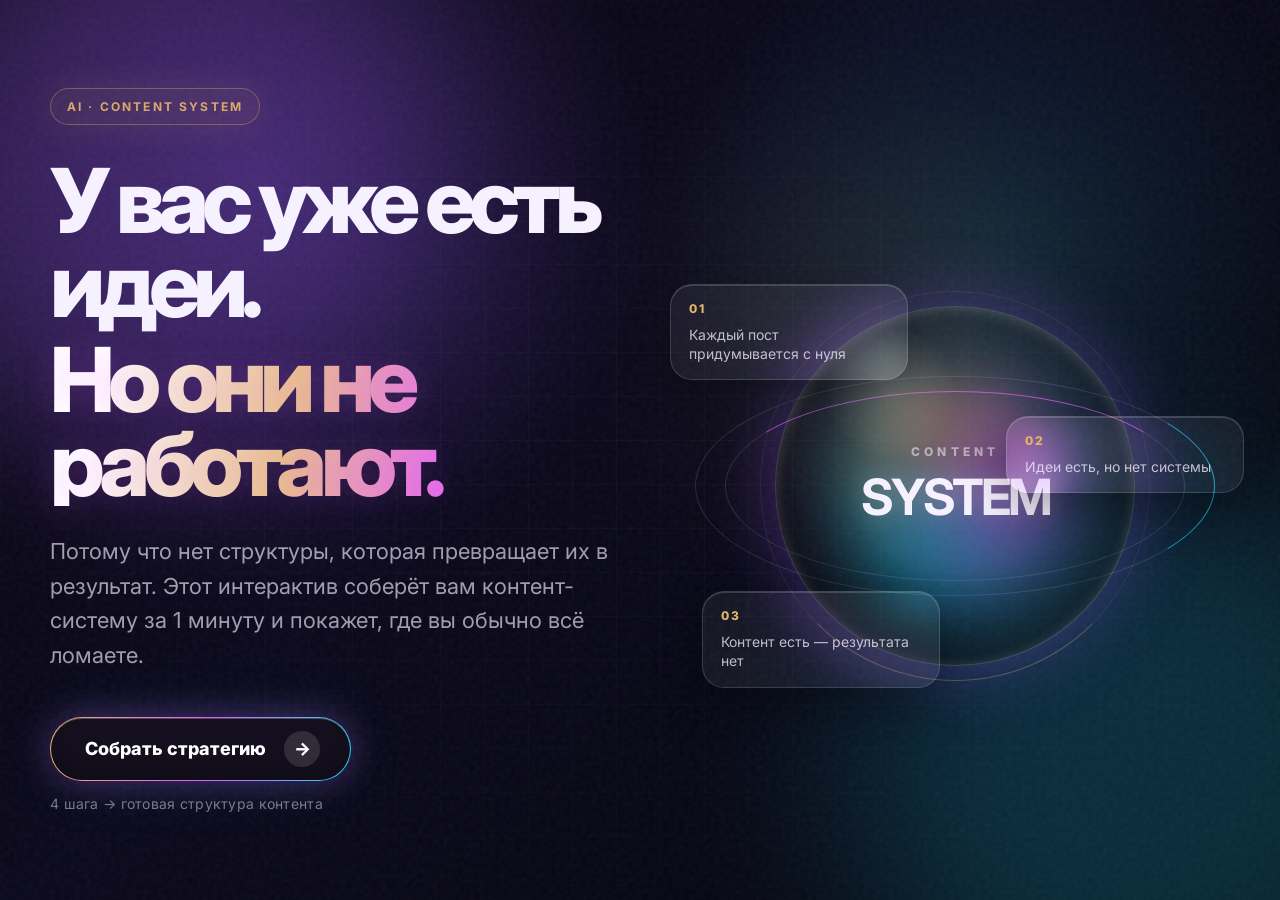
==== index.html @ a354de7b "Add files via upload" ====
<!DOCTYPE html>
<html lang="ru">
<head>
  <meta charset="UTF-8" />
  <meta name="viewport" content="width=device-width, initial-scale=1.0" />
  <title>Интерактив — первый экран</title>
  <link rel="stylesheet" href="styles.css" />
</head>
<body>
  <main class="hero">
    <div class="hero__bg">
      <div class="glow glow--violet"></div>
      <div class="glow glow--blue"></div>
      <div class="glow glow--gold"></div>
      <div class="grid-pattern"></div>
      <div class="noise"></div>
    </div>

    <section class="hero__content">
      <div class="hero__badge">AI · CONTENT SYSTEM</div>

      <div class="hero__layout">
        <div class="hero__text">
          <h1>
            У вас уже есть идеи.
            <span>Но они не работают.</span>
          </h1>

          <p class="hero__subtitle">
            Потому что нет структуры, которая превращает их в результат.
            Этот интерактив соберёт вам контент-систему за 1 минуту
            и покажет, где вы обычно всё ломаете.
          </p>

          <div class="hero__actions">
            <a class="hero__button" href="#quiz">
              <span>Собрать стратегию</span>
              <span class="button-arrow">→</span>
            </a>
            <p class="hero__note">4 шага → готовая структура контента</p>
          </div>
        </div>

        <div class="hero__visual" aria-hidden="true">
          <div class="orbit orbit--one"></div>
          <div class="orbit orbit--two"></div>
          <div class="orbit orbit--three"></div>

          <div class="system-core">
            <div class="core-light"></div>
            <div class="core-text">
              <span>CONTENT</span>
              <strong>SYSTEM</strong>
            </div>
          </div>

          <div class="float-card float-card--one">
            <span>01</span>
            Каждый пост придумывается с нуля
          </div>

          <div class="float-card float-card--two">
            <span>02</span>
            Идеи есть, но нет системы
          </div>

          <div class="float-card float-card--three">
            <span>03</span>
            Контент есть — результата нет
          </div>
        </div>
      </div>
    </section>
  </main>
</body>
</html>
---- styles.css ----
@import url('https://fonts.googleapis.com/css2?family=Inter:wght@400;500;600;700;800&display=swap');

:root {
  --bg: #03040a;
  --text: #f6f1ff;
  --muted: rgba(246, 241, 255, 0.64);
  --soft: rgba(246, 241, 255, 0.12);
  --violet: #9b5cff;
  --pink: #e35bff;
  --blue: #20d6ff;
  --gold: #e4b46a;
}

* {
  box-sizing: border-box;
}

html {
  scroll-behavior: smooth;
}

body {
  margin: 0;
  min-height: 100vh;
  font-family: Inter, system-ui, -apple-system, BlinkMacSystemFont, "Segoe UI", sans-serif;
  color: var(--text);
  background: var(--bg);
}

.hero {
  position: relative;
  min-height: 100vh;
  overflow: hidden;
  display: flex;
  align-items: center;
  padding: 56px 24px;
  isolation: isolate;
}

.hero__bg,
.glow,
.grid-pattern,
.noise {
  position: absolute;
  inset: 0;
  pointer-events: none;
}

.hero__bg {
  z-index: -1;
  background:
    radial-gradient(circle at 20% 20%, rgba(155, 92, 255, 0.22), transparent 32%),
    radial-gradient(circle at 78% 28%, rgba(32, 214, 255, 0.13), transparent 28%),
    linear-gradient(135deg, #05020b 0%, #09071b 42%, #02040a 100%);
}

.glow {
  width: 46vw;
  height: 46vw;
  border-radius: 999px;
  filter: blur(90px);
  opacity: 0.44;
  animation: drift 14s ease-in-out infinite alternate;
}

.glow--violet {
  top: -14%;
  left: -10%;
  background: rgba(155, 92, 255, 0.58);
}

.glow--blue {
  inset: auto -12% -18% auto;
  background: rgba(32, 214, 255, 0.42);
  animation-duration: 18s;
}

.glow--gold {
  inset: 18% 18% auto auto;
  width: 26vw;
  height: 26vw;
  background: rgba(228, 180, 106, 0.22);
  animation-duration: 20s;
}

.grid-pattern {
  background-image:
    linear-gradient(rgba(255,255,255,0.045) 1px, transparent 1px),
    linear-gradient(90deg, rgba(255,255,255,0.045) 1px, transparent 1px);
  background-size: 44px 44px;
  mask-image: radial-gradient(ellipse 70% 65% at 50% 50%, #000 16%, transparent 100%);
  opacity: 0.62;
}

.noise {
  opacity: 0.08;
  background-image: url("data:image/svg+xml,%3Csvg viewBox='0 0 220 220' xmlns='http://www.w3.org/2000/svg'%3E%3Cfilter id='n'%3E%3CfeTurbulence type='fractalNoise' baseFrequency='0.8' numOctaves='3' stitchTiles='stitch'/%3E%3C/filter%3E%3Crect width='220' height='220' filter='url(%23n)' opacity='0.7'/%3E%3C/svg%3E");
}

.hero__content {
  width: min(1180px, 100%);
  margin: 0 auto;
}

.hero__badge {
  width: fit-content;
  margin-bottom: 34px;
  padding: 10px 16px;
  border: 1px solid rgba(228, 180, 106, 0.34);
  border-radius: 999px;
  color: rgba(228, 180, 106, 0.92);
  background: rgba(228, 180, 106, 0.07);
  letter-spacing: 0.18em;
  font-size: 12px;
  font-weight: 700;
  box-shadow: 0 0 36px rgba(228, 180, 106, 0.12);
  animation: appear 0.8s ease both;
}

.hero__layout {
  display: grid;
  grid-template-columns: minmax(0, 1.02fr) minmax(430px, 0.98fr);
  gap: 58px;
  align-items: center;
}

.hero__text h1 {
  margin: 0;
  font-size: clamp(46px, 7vw, 92px);
  line-height: 0.94;
  letter-spacing: -0.075em;
  font-weight: 800;
  max-width: 760px;
  animation: appear 0.8s ease 0.1s both;
}

.hero__text h1 span {
  display: block;
  margin-top: 10px;
  background: linear-gradient(100deg, #ffffff 10%, #e9c38a 42%, #e35bff 76%, #20d6ff 100%);
  -webkit-background-clip: text;
  background-clip: text;
  color: transparent;
  text-shadow: 0 0 32px rgba(227, 91, 255, 0.16);
}

.hero__subtitle {
  margin: 28px 0 0;
  max-width: 650px;
  color: var(--muted);
  font-size: clamp(17px, 2vw, 22px);
  line-height: 1.58;
  animation: appear 0.8s ease 0.25s both;
}

.hero__actions {
  margin-top: 44px;
  animation: appear 0.8s ease 0.45s both;
}

.hero__button {
  position: relative;
  display: inline-flex;
  align-items: center;
  gap: 18px;
  min-height: 64px;
  padding: 0 30px 0 34px;
  border-radius: 999px;
  text-decoration: none;
  color: #fff;
  font-size: 18px;
  font-weight: 800;
  background:
    linear-gradient(#15101f, #15101f) padding-box,
    linear-gradient(100deg, var(--gold), var(--pink), var(--blue)) border-box;
  border: 1px solid transparent;
  box-shadow:
    inset 0 1px 0 rgba(255,255,255,0.25),
    inset 0 -12px 28px rgba(0,0,0,0.28),
    0 0 34px rgba(227,91,255,0.26),
    0 0 60px rgba(32,214,255,0.13);
  overflow: hidden;
  transition: transform 0.25s ease, box-shadow 0.25s ease;
}

.hero__button::before {
  content: "";
  position: absolute;
  inset: -80%;
  background: linear-gradient(110deg, transparent 35%, rgba(255,255,255,0.34), transparent 65%);
  transform: translateX(-45%);
  animation: shine 3.6s ease-in-out infinite;
}

.hero__button span {
  position: relative;
  z-index: 1;
}

.hero__button:hover {
  transform: translateY(-3px) scale(1.02);
  box-shadow:
    inset 0 1px 0 rgba(255,255,255,0.32),
    inset 0 -12px 28px rgba(0,0,0,0.28),
    0 0 44px rgba(227,91,255,0.38),
    0 0 84px rgba(32,214,255,0.2);
}

.button-arrow {
  display: grid;
  place-items: center;
  width: 36px;
  height: 36px;
  border-radius: 999px;
  background: rgba(255,255,255,0.12);
}

.hero__note {
  margin: 14px 0 0;
  color: rgba(246, 241, 255, 0.48);
  font-size: 14px;
  letter-spacing: 0.02em;
}

.hero__visual {
  position: relative;
  min-height: 560px;
  display: grid;
  place-items: center;
  perspective: 1000px;
  animation: appear 0.9s ease 0.3s both;
}

.system-core {
  position: relative;
  width: min(360px, 72vw);
  aspect-ratio: 1;
  border-radius: 50%;
  display: grid;
  place-items: center;
  background:
    radial-gradient(circle at 32% 24%, rgba(255,255,255,0.24), transparent 18%),
    radial-gradient(circle at 50% 50%, rgba(227,91,255,0.22), rgba(32,214,255,0.08) 42%, rgba(255,255,255,0.035) 68%);
  border: 1px solid rgba(255,255,255,0.16);
  box-shadow:
    inset 0 2px 14px rgba(255,255,255,0.18),
    inset 0 -32px 54px rgba(0,0,0,0.32),
    0 0 70px rgba(155,92,255,0.35);
  animation: float 7s ease-in-out infinite;
}

.core-light {
  position: absolute;
  inset: 18%;
  border-radius: inherit;
  background: conic-gradient(from 90deg, var(--pink), var(--blue), var(--gold), var(--pink));
  filter: blur(30px);
  opacity: 0.42;
  animation: spin 12s linear infinite;
}

.core-text {
  position: relative;
  display: grid;
  gap: 8px;
  text-align: center;
}

.core-text span {
  color: rgba(246,241,255,0.55);
  font-size: 12px;
  letter-spacing: 0.34em;
  font-weight: 800;
}

.core-text strong {
  font-size: clamp(30px, 4vw, 50px);
  letter-spacing: -0.06em;
  text-shadow: 0 0 24px rgba(255,255,255,0.22);
}

.orbit {
  position: absolute;
  border-radius: 50%;
  border: 1px solid rgba(255,255,255,0.13);
  transform-style: preserve-3d;
}

.orbit--one {
  width: 460px;
  height: 190px;
  border-top-color: rgba(227,91,255,0.7);
  filter: drop-shadow(0 0 12px rgba(227,91,255,0.5));
  animation: orbitOne 12s linear infinite;
}

.orbit--two {
  width: 520px;
  height: 220px;
  border-right-color: rgba(32,214,255,0.7);
  filter: drop-shadow(0 0 12px rgba(32,214,255,0.35));
  animation: orbitTwo 16s linear infinite reverse;
}

.orbit--three {
  width: 390px;
  height: 390px;
  border-bottom-color: rgba(228,180,106,0.62);
  opacity: 0.55;
  animation: spin 20s linear infinite;
}

.float-card {
  position: absolute;
  width: 238px;
  padding: 16px 18px;
  border: 1px solid rgba(255,255,255,0.15);
  border-radius: 22px;
  color: rgba(246,241,255,0.76);
  font-size: 14px;
  line-height: 1.36;
  background: rgba(255,255,255,0.055);
  backdrop-filter: blur(18px);
  box-shadow:
    inset 0 1px 0 rgba(255,255,255,0.16),
    0 18px 48px rgba(0,0,0,0.32);
}

.float-card span {
  display: block;
  margin-bottom: 8px;
  color: var(--gold);
  font-size: 12px;
  font-weight: 800;
  letter-spacing: 0.16em;
}

.float-card--one {
  top: 78px;
  left: -10px;
  animation: cardIn 0.8s ease 0.7s both, hoverSmall 6s ease-in-out 1.5s infinite;
}

.float-card--two {
  top: 210px;
  right: -14px;
  animation: cardIn 0.8s ease 0.95s both, hoverSmall 6.5s ease-in-out 1.7s infinite;
}

.float-card--three {
  left: 22px;
  bottom: 78px;
  animation: cardIn 0.8s ease 1.2s both, hoverSmall 7s ease-in-out 2s infinite;
}

@keyframes appear {
  from {
    opacity: 0;
    transform: translateY(24px);
    filter: blur(8px);
  }
  to {
    opacity: 1;
    transform: translateY(0);
    filter: blur(0);
  }
}

@keyframes cardIn {
  from {
    opacity: 0;
    transform: translateY(18px) scale(0.96);
    filter: blur(8px);
  }
  to {
    opacity: 1;
    transform: translateY(0) scale(1);
    filter: blur(0);
  }
}

@keyframes hoverSmall {
  0%, 100% { transform: translateY(0); }
  50% { transform: translateY(-9px); }
}

@keyframes float {
  0%, 100% { transform: translateY(0) rotateX(0deg); }
  50% { transform: translateY(-16px) rotateX(5deg); }
}

@keyframes spin {
  to { transform: rotate(360deg); }
}

@keyframes orbitOne {
  from { transform: rotateX(68deg) rotateZ(0deg); }
  to { transform: rotateX(68deg) rotateZ(360deg); }
}

@keyframes orbitTwo {
  from { transform: rotateX(72deg) rotateY(-18deg) rotateZ(0deg); }
  to { transform: rotateX(72deg) rotateY(-18deg) rotateZ(360deg); }
}

@keyframes shine {
  0%, 40% { transform: translateX(-45%); }
  68%, 100% { transform: translateX(45%); }
}

@keyframes drift {
  from { transform: translate3d(0, 0, 0) scale(1); }
  to { transform: translate3d(46px, -28px, 0) scale(1.08); }
}

@media (max-width: 980px) {
  .hero {
    padding: 36px 18px 52px;
    align-items: flex-start;
  }

  .hero__layout {
    grid-template-columns: 1fr;
    gap: 34px;
  }

  .hero__badge {
    margin-bottom: 24px;
  }

  .hero__text {
    text-align: center;
  }

  .hero__subtitle {
    margin-left: auto;
    margin-right: auto;
  }

  .hero__visual {
    min-height: 470px;
  }

  .float-card--one {
    left: 0;
    top: 42px;
  }

  .float-card--two {
    right: 0;
    top: 190px;
  }

  .float-card--three {
    left: 24px;
    bottom: 36px;
  }
}

@media (max-width: 620px) {
  .hero__button {
    width: 100%;
    justify-content: center;
  }

  .hero__visual {
    min-height: 520px;
  }

  .system-core {
    width: 270px;
  }

  .orbit--one {
    width: 330px;
    height: 140px;
  }

  .orbit--two {
    width: 360px;
    height: 160px;
  }

  .orbit--three {
    width: 285px;
    height: 285px;
  }

  .float-card {
    width: min(230px, 82vw);
    font-size: 13px;
  }

  .float-card--one {
    left: 50%;
    top: 20px;
    transform: translateX(-50%);
  }

  .float-card--two {
    right: auto;
    left: 50%;
    top: 360px;
    transform: translateX(-50%);
  }

  .float-card--three {
    left: 50%;
    bottom: 10px;
    transform: translateX(-50%);
  }

  .float-card--one,
  .float-card--two,
  .float-card--three {
    animation-name: cardIn;
  }
}
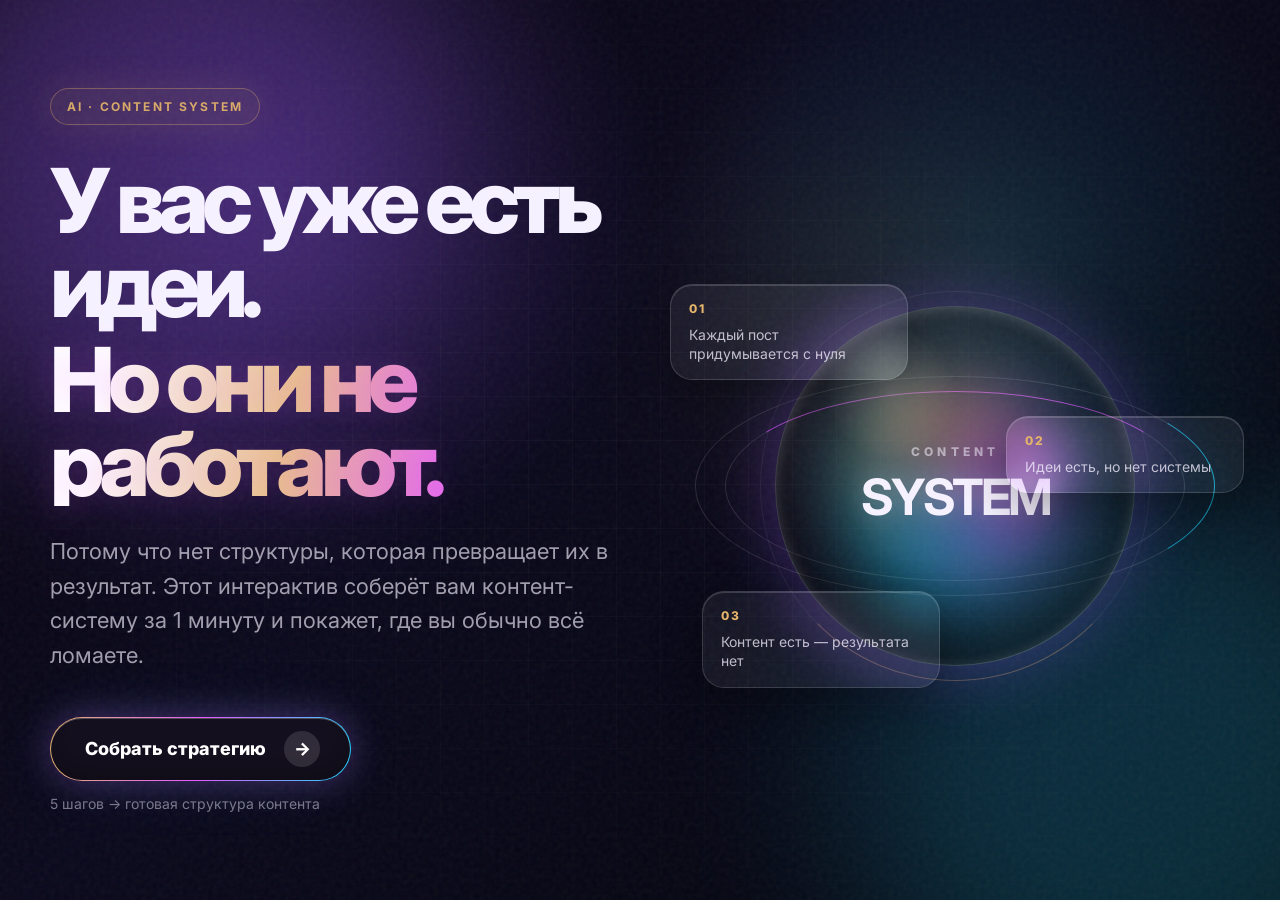
==== commit ab38fc90: "Add files via upload" ====
--- a/index.html
+++ b/index.html
@@ -3,7 +3,7 @@
 <head>
   <meta charset="UTF-8" />
   <meta name="viewport" content="width=device-width, initial-scale=1.0" />
-  <title>Интерактив — первый экран</title>
+  <title>Архитектура контента</title>
   <link rel="stylesheet" href="styles.css" />
 </head>
 <body>
@@ -33,11 +33,11 @@
           </p>
 
           <div class="hero__actions">
-            <a class="hero__button" href="#quiz">
+            <a class="hero__button" href="quiz.html">
               <span>Собрать стратегию</span>
               <span class="button-arrow">→</span>
             </a>
-            <p class="hero__note">4 шага → готовая структура контента</p>
+            <p class="hero__note">5 шагов → готовая структура контента</p>
           </div>
         </div>
 
@@ -54,20 +54,9 @@
             </div>
           </div>
 
-          <div class="float-card float-card--one">
-            <span>01</span>
-            Каждый пост придумывается с нуля
-          </div>
-
-          <div class="float-card float-card--two">
-            <span>02</span>
-            Идеи есть, но нет системы
-          </div>
-
-          <div class="float-card float-card--three">
-            <span>03</span>
-            Контент есть — результата нет
-          </div>
+          <div class="float-card float-card--one"><span>01</span>Каждый пост придумывается с нуля</div>
+          <div class="float-card float-card--two"><span>02</span>Идеи есть, но нет системы</div>
+          <div class="float-card float-card--three"><span>03</span>Контент есть — результата нет</div>
         </div>
       </div>
     </section>
--- a/styles.css
+++ b/styles.css
@@ -1,518 +1,2 @@
 @import url('https://fonts.googleapis.com/css2?family=Inter:wght@400;500;600;700;800&display=swap');
-
-:root {
-  --bg: #03040a;
-  --text: #f6f1ff;
-  --muted: rgba(246, 241, 255, 0.64);
-  --soft: rgba(246, 241, 255, 0.12);
-  --violet: #9b5cff;
-  --pink: #e35bff;
-  --blue: #20d6ff;
-  --gold: #e4b46a;
-}
-
-* {
-  box-sizing: border-box;
-}
-
-html {
-  scroll-behavior: smooth;
-}
-
-body {
-  margin: 0;
-  min-height: 100vh;
-  font-family: Inter, system-ui, -apple-system, BlinkMacSystemFont, "Segoe UI", sans-serif;
-  color: var(--text);
-  background: var(--bg);
-}
-
-.hero {
-  position: relative;
-  min-height: 100vh;
-  overflow: hidden;
-  display: flex;
-  align-items: center;
-  padding: 56px 24px;
-  isolation: isolate;
-}
-
-.hero__bg,
-.glow,
-.grid-pattern,
-.noise {
-  position: absolute;
-  inset: 0;
-  pointer-events: none;
-}
-
-.hero__bg {
-  z-index: -1;
-  background:
-    radial-gradient(circle at 20% 20%, rgba(155, 92, 255, 0.22), transparent 32%),
-    radial-gradient(circle at 78% 28%, rgba(32, 214, 255, 0.13), transparent 28%),
-    linear-gradient(135deg, #05020b 0%, #09071b 42%, #02040a 100%);
-}
-
-.glow {
-  width: 46vw;
-  height: 46vw;
-  border-radius: 999px;
-  filter: blur(90px);
-  opacity: 0.44;
-  animation: drift 14s ease-in-out infinite alternate;
-}
-
-.glow--violet {
-  top: -14%;
-  left: -10%;
-  background: rgba(155, 92, 255, 0.58);
-}
-
-.glow--blue {
-  inset: auto -12% -18% auto;
-  background: rgba(32, 214, 255, 0.42);
-  animation-duration: 18s;
-}
-
-.glow--gold {
-  inset: 18% 18% auto auto;
-  width: 26vw;
-  height: 26vw;
-  background: rgba(228, 180, 106, 0.22);
-  animation-duration: 20s;
-}
-
-.grid-pattern {
-  background-image:
-    linear-gradient(rgba(255,255,255,0.045) 1px, transparent 1px),
-    linear-gradient(90deg, rgba(255,255,255,0.045) 1px, transparent 1px);
-  background-size: 44px 44px;
-  mask-image: radial-gradient(ellipse 70% 65% at 50% 50%, #000 16%, transparent 100%);
-  opacity: 0.62;
-}
-
-.noise {
-  opacity: 0.08;
-  background-image: url("data:image/svg+xml,%3Csvg viewBox='0 0 220 220' xmlns='http://www.w3.org/2000/svg'%3E%3Cfilter id='n'%3E%3CfeTurbulence type='fractalNoise' baseFrequency='0.8' numOctaves='3' stitchTiles='stitch'/%3E%3C/filter%3E%3Crect width='220' height='220' filter='url(%23n)' opacity='0.7'/%3E%3C/svg%3E");
-}
-
-.hero__content {
-  width: min(1180px, 100%);
-  margin: 0 auto;
-}
-
-.hero__badge {
-  width: fit-content;
-  margin-bottom: 34px;
-  padding: 10px 16px;
-  border: 1px solid rgba(228, 180, 106, 0.34);
-  border-radius: 999px;
-  color: rgba(228, 180, 106, 0.92);
-  background: rgba(228, 180, 106, 0.07);
-  letter-spacing: 0.18em;
-  font-size: 12px;
-  font-weight: 700;
-  box-shadow: 0 0 36px rgba(228, 180, 106, 0.12);
-  animation: appear 0.8s ease both;
-}
-
-.hero__layout {
-  display: grid;
-  grid-template-columns: minmax(0, 1.02fr) minmax(430px, 0.98fr);
-  gap: 58px;
-  align-items: center;
-}
-
-.hero__text h1 {
-  margin: 0;
-  font-size: clamp(46px, 7vw, 92px);
-  line-height: 0.94;
-  letter-spacing: -0.075em;
-  font-weight: 800;
-  max-width: 760px;
-  animation: appear 0.8s ease 0.1s both;
-}
-
-.hero__text h1 span {
-  display: block;
-  margin-top: 10px;
-  background: linear-gradient(100deg, #ffffff 10%, #e9c38a 42%, #e35bff 76%, #20d6ff 100%);
-  -webkit-background-clip: text;
-  background-clip: text;
-  color: transparent;
-  text-shadow: 0 0 32px rgba(227, 91, 255, 0.16);
-}
-
-.hero__subtitle {
-  margin: 28px 0 0;
-  max-width: 650px;
-  color: var(--muted);
-  font-size: clamp(17px, 2vw, 22px);
-  line-height: 1.58;
-  animation: appear 0.8s ease 0.25s both;
-}
-
-.hero__actions {
-  margin-top: 44px;
-  animation: appear 0.8s ease 0.45s both;
-}
-
-.hero__button {
-  position: relative;
-  display: inline-flex;
-  align-items: center;
-  gap: 18px;
-  min-height: 64px;
-  padding: 0 30px 0 34px;
-  border-radius: 999px;
-  text-decoration: none;
-  color: #fff;
-  font-size: 18px;
-  font-weight: 800;
-  background:
-    linear-gradient(#15101f, #15101f) padding-box,
-    linear-gradient(100deg, var(--gold), var(--pink), var(--blue)) border-box;
-  border: 1px solid transparent;
-  box-shadow:
-    inset 0 1px 0 rgba(255,255,255,0.25),
-    inset 0 -12px 28px rgba(0,0,0,0.28),
-    0 0 34px rgba(227,91,255,0.26),
-    0 0 60px rgba(32,214,255,0.13);
-  overflow: hidden;
-  transition: transform 0.25s ease, box-shadow 0.25s ease;
-}
-
-.hero__button::before {
-  content: "";
-  position: absolute;
-  inset: -80%;
-  background: linear-gradient(110deg, transparent 35%, rgba(255,255,255,0.34), transparent 65%);
-  transform: translateX(-45%);
-  animation: shine 3.6s ease-in-out infinite;
-}
-
-.hero__button span {
-  position: relative;
-  z-index: 1;
-}
-
-.hero__button:hover {
-  transform: translateY(-3px) scale(1.02);
-  box-shadow:
-    inset 0 1px 0 rgba(255,255,255,0.32),
-    inset 0 -12px 28px rgba(0,0,0,0.28),
-    0 0 44px rgba(227,91,255,0.38),
-    0 0 84px rgba(32,214,255,0.2);
-}
-
-.button-arrow {
-  display: grid;
-  place-items: center;
-  width: 36px;
-  height: 36px;
-  border-radius: 999px;
-  background: rgba(255,255,255,0.12);
-}
-
-.hero__note {
-  margin: 14px 0 0;
-  color: rgba(246, 241, 255, 0.48);
-  font-size: 14px;
-  letter-spacing: 0.02em;
-}
-
-.hero__visual {
-  position: relative;
-  min-height: 560px;
-  display: grid;
-  place-items: center;
-  perspective: 1000px;
-  animation: appear 0.9s ease 0.3s both;
-}
-
-.system-core {
-  position: relative;
-  width: min(360px, 72vw);
-  aspect-ratio: 1;
-  border-radius: 50%;
-  display: grid;
-  place-items: center;
-  background:
-    radial-gradient(circle at 32% 24%, rgba(255,255,255,0.24), transparent 18%),
-    radial-gradient(circle at 50% 50%, rgba(227,91,255,0.22), rgba(32,214,255,0.08) 42%, rgba(255,255,255,0.035) 68%);
-  border: 1px solid rgba(255,255,255,0.16);
-  box-shadow:
-    inset 0 2px 14px rgba(255,255,255,0.18),
-    inset 0 -32px 54px rgba(0,0,0,0.32),
-    0 0 70px rgba(155,92,255,0.35);
-  animation: float 7s ease-in-out infinite;
-}
-
-.core-light {
-  position: absolute;
-  inset: 18%;
-  border-radius: inherit;
-  background: conic-gradient(from 90deg, var(--pink), var(--blue), var(--gold), var(--pink));
-  filter: blur(30px);
-  opacity: 0.42;
-  animation: spin 12s linear infinite;
-}
-
-.core-text {
-  position: relative;
-  display: grid;
-  gap: 8px;
-  text-align: center;
-}
-
-.core-text span {
-  color: rgba(246,241,255,0.55);
-  font-size: 12px;
-  letter-spacing: 0.34em;
-  font-weight: 800;
-}
-
-.core-text strong {
-  font-size: clamp(30px, 4vw, 50px);
-  letter-spacing: -0.06em;
-  text-shadow: 0 0 24px rgba(255,255,255,0.22);
-}
-
-.orbit {
-  position: absolute;
-  border-radius: 50%;
-  border: 1px solid rgba(255,255,255,0.13);
-  transform-style: preserve-3d;
-}
-
-.orbit--one {
-  width: 460px;
-  height: 190px;
-  border-top-color: rgba(227,91,255,0.7);
-  filter: drop-shadow(0 0 12px rgba(227,91,255,0.5));
-  animation: orbitOne 12s linear infinite;
-}
-
-.orbit--two {
-  width: 520px;
-  height: 220px;
-  border-right-color: rgba(32,214,255,0.7);
-  filter: drop-shadow(0 0 12px rgba(32,214,255,0.35));
-  animation: orbitTwo 16s linear infinite reverse;
-}
-
-.orbit--three {
-  width: 390px;
-  height: 390px;
-  border-bottom-color: rgba(228,180,106,0.62);
-  opacity: 0.55;
-  animation: spin 20s linear infinite;
-}
-
-.float-card {
-  position: absolute;
-  width: 238px;
-  padding: 16px 18px;
-  border: 1px solid rgba(255,255,255,0.15);
-  border-radius: 22px;
-  color: rgba(246,241,255,0.76);
-  font-size: 14px;
-  line-height: 1.36;
-  background: rgba(255,255,255,0.055);
-  backdrop-filter: blur(18px);
-  box-shadow:
-    inset 0 1px 0 rgba(255,255,255,0.16),
-    0 18px 48px rgba(0,0,0,0.32);
-}
-
-.float-card span {
-  display: block;
-  margin-bottom: 8px;
-  color: var(--gold);
-  font-size: 12px;
-  font-weight: 800;
-  letter-spacing: 0.16em;
-}
-
-.float-card--one {
-  top: 78px;
-  left: -10px;
-  animation: cardIn 0.8s ease 0.7s both, hoverSmall 6s ease-in-out 1.5s infinite;
-}
-
-.float-card--two {
-  top: 210px;
-  right: -14px;
-  animation: cardIn 0.8s ease 0.95s both, hoverSmall 6.5s ease-in-out 1.7s infinite;
-}
-
-.float-card--three {
-  left: 22px;
-  bottom: 78px;
-  animation: cardIn 0.8s ease 1.2s both, hoverSmall 7s ease-in-out 2s infinite;
-}
-
-@keyframes appear {
-  from {
-    opacity: 0;
-    transform: translateY(24px);
-    filter: blur(8px);
-  }
-  to {
-    opacity: 1;
-    transform: translateY(0);
-    filter: blur(0);
-  }
-}
-
-@keyframes cardIn {
-  from {
-    opacity: 0;
-    transform: translateY(18px) scale(0.96);
-    filter: blur(8px);
-  }
-  to {
-    opacity: 1;
-    transform: translateY(0) scale(1);
-    filter: blur(0);
-  }
-}
-
-@keyframes hoverSmall {
-  0%, 100% { transform: translateY(0); }
-  50% { transform: translateY(-9px); }
-}
-
-@keyframes float {
-  0%, 100% { transform: translateY(0) rotateX(0deg); }
-  50% { transform: translateY(-16px) rotateX(5deg); }
-}
-
-@keyframes spin {
-  to { transform: rotate(360deg); }
-}
-
-@keyframes orbitOne {
-  from { transform: rotateX(68deg) rotateZ(0deg); }
-  to { transform: rotateX(68deg) rotateZ(360deg); }
-}
-
-@keyframes orbitTwo {
-  from { transform: rotateX(72deg) rotateY(-18deg) rotateZ(0deg); }
-  to { transform: rotateX(72deg) rotateY(-18deg) rotateZ(360deg); }
-}
-
-@keyframes shine {
-  0%, 40% { transform: translateX(-45%); }
-  68%, 100% { transform: translateX(45%); }
-}
-
-@keyframes drift {
-  from { transform: translate3d(0, 0, 0) scale(1); }
-  to { transform: translate3d(46px, -28px, 0) scale(1.08); }
-}
-
-@media (max-width: 980px) {
-  .hero {
-    padding: 36px 18px 52px;
-    align-items: flex-start;
-  }
-
-  .hero__layout {
-    grid-template-columns: 1fr;
-    gap: 34px;
-  }
-
-  .hero__badge {
-    margin-bottom: 24px;
-  }
-
-  .hero__text {
-    text-align: center;
-  }
-
-  .hero__subtitle {
-    margin-left: auto;
-    margin-right: auto;
-  }
-
-  .hero__visual {
-    min-height: 470px;
-  }
-
-  .float-card--one {
-    left: 0;
-    top: 42px;
-  }
-
-  .float-card--two {
-    right: 0;
-    top: 190px;
-  }
-
-  .float-card--three {
-    left: 24px;
-    bottom: 36px;
-  }
-}
-
-@media (max-width: 620px) {
-  .hero__button {
-    width: 100%;
-    justify-content: center;
-  }
-
-  .hero__visual {
-    min-height: 520px;
-  }
-
-  .system-core {
-    width: 270px;
-  }
-
-  .orbit--one {
-    width: 330px;
-    height: 140px;
-  }
-
-  .orbit--two {
-    width: 360px;
-    height: 160px;
-  }
-
-  .orbit--three {
-    width: 285px;
-    height: 285px;
-  }
-
-  .float-card {
-    width: min(230px, 82vw);
-    font-size: 13px;
-  }
-
-  .float-card--one {
-    left: 50%;
-    top: 20px;
-    transform: translateX(-50%);
-  }
-
-  .float-card--two {
-    right: auto;
-    left: 50%;
-    top: 360px;
-    transform: translateX(-50%);
-  }
-
-  .float-card--three {
-    left: 50%;
-    bottom: 10px;
-    transform: translateX(-50%);
-  }
-
-  .float-card--one,
-  .float-card--two,
-  .float-card--three {
-    animation-name: cardIn;
-  }
-}
+:root{--bg:#03040a;--text:#f6f1ff;--muted:rgba(246,241,255,.64);--violet:#9b5cff;--pink:#e35bff;--blue:#20d6ff;--gold:#e4b46a}*{box-sizing:border-box}html{scroll-behavior:smooth}body{margin:0;min-height:100vh;font-family:Inter,system-ui,-apple-system,BlinkMacSystemFont,"Segoe UI",sans-serif;color:var(--text);background:var(--bg)}.hero{position:relative;min-height:100vh;overflow:hidden;display:flex;align-items:center;padding:56px 24px;isolation:isolate}.hero__bg,.glow,.grid-pattern,.noise{position:absolute;inset:0;pointer-events:none}.hero__bg{z-index:-1;background:radial-gradient(circle at 20% 20%,rgba(155,92,255,.22),transparent 32%),radial-gradient(circle at 78% 28%,rgba(32,214,255,.13),transparent 28%),linear-gradient(135deg,#05020b 0%,#09071b 42%,#02040a 100%)}.glow{width:46vw;height:46vw;border-radius:999px;filter:blur(90px);opacity:.44;animation:drift 14s ease-in-out infinite alternate}.glow--violet{top:-14%;left:-10%;background:rgba(155,92,255,.58)}.glow--blue{inset:auto -12% -18% auto;background:rgba(32,214,255,.42);animation-duration:18s}.glow--gold{inset:18% 18% auto auto;width:26vw;height:26vw;background:rgba(228,180,106,.22);animation-duration:20s}.grid-pattern{background-image:linear-gradient(rgba(255,255,255,.045) 1px,transparent 1px),linear-gradient(90deg,rgba(255,255,255,.045) 1px,transparent 1px);background-size:44px 44px;mask-image:radial-gradient(ellipse 70% 65% at 50% 50%,#000 16%,transparent 100%);opacity:.62}.noise{opacity:.08;background-image:url("data:image/svg+xml,%3Csvg viewBox='0 0 220 220' xmlns='http://www.w3.org/2000/svg'%3E%3Cfilter id='n'%3E%3CfeTurbulence type='fractalNoise' baseFrequency='0.8' numOctaves='3' stitchTiles='stitch'/%3E%3C/filter%3E%3Crect width='220' height='220' filter='url(%23n)' opacity='0.7'/%3E%3C/svg%3E")}.hero__content{width:min(1180px,100%);margin:0 auto}.hero__badge{width:fit-content;margin-bottom:34px;padding:10px 16px;border:1px solid rgba(228,180,106,.34);border-radius:999px;color:rgba(228,180,106,.92);background:rgba(228,180,106,.07);letter-spacing:.18em;font-size:12px;font-weight:700;box-shadow:0 0 36px rgba(228,180,106,.12);animation:appear .8s ease both}.hero__layout{display:grid;grid-template-columns:minmax(0,1.02fr) minmax(430px,.98fr);gap:58px;align-items:center}.hero__text h1{margin:0;font-size:clamp(46px,7vw,92px);line-height:.94;letter-spacing:-.075em;font-weight:800;max-width:760px;animation:appear .8s ease .1s both}.hero__text h1 span{display:block;margin-top:10px;background:linear-gradient(100deg,#fff 10%,#e9c38a 42%,#e35bff 76%,#20d6ff 100%);-webkit-background-clip:text;background-clip:text;color:transparent;text-shadow:0 0 32px rgba(227,91,255,.16)}.hero__subtitle{margin:28px 0 0;max-width:650px;color:var(--muted);font-size:clamp(17px,2vw,22px);line-height:1.58;animation:appear .8s ease .25s both}.hero__actions{margin-top:44px;animation:appear .8s ease .45s both}.hero__button{position:relative;display:inline-flex;align-items:center;gap:18px;min-height:64px;padding:0 30px 0 34px;border-radius:999px;text-decoration:none;color:#fff;font-size:18px;font-weight:800;background:linear-gradient(#15101f,#15101f) padding-box,linear-gradient(100deg,var(--gold),var(--pink),var(--blue)) border-box;border:1px solid transparent;box-shadow:inset 0 1px 0 rgba(255,255,255,.25),inset 0 -12px 28px rgba(0,0,0,.28),0 0 34px rgba(227,91,255,.26),0 0 60px rgba(32,214,255,.13);overflow:hidden;transition:.25s ease}.hero__button:before{content:"";position:absolute;inset:-80%;background:linear-gradient(110deg,transparent 35%,rgba(255,255,255,.34),transparent 65%);transform:translateX(-45%);animation:shine 3.6s ease-in-out infinite}.hero__button span{position:relative;z-index:1}.hero__button:hover{transform:translateY(-3px) scale(1.02);box-shadow:inset 0 1px 0 rgba(255,255,255,.32),inset 0 -12px 28px rgba(0,0,0,.28),0 0 44px rgba(227,91,255,.38),0 0 84px rgba(32,214,255,.2)}.button-arrow{display:grid;place-items:center;width:36px;height:36px;border-radius:999px;background:rgba(255,255,255,.12)}.hero__note{margin:14px 0 0;color:rgba(246,241,255,.48);font-size:14px}.hero__visual{position:relative;min-height:560px;display:grid;place-items:center;perspective:1000px;animation:appear .9s ease .3s both}.system-core{position:relative;width:min(360px,72vw);aspect-ratio:1;border-radius:50%;display:grid;place-items:center;background:radial-gradient(circle at 32% 24%,rgba(255,255,255,.24),transparent 18%),radial-gradient(circle at 50% 50%,rgba(227,91,255,.22),rgba(32,214,255,.08) 42%,rgba(255,255,255,.035) 68%);border:1px solid rgba(255,255,255,.16);box-shadow:inset 0 2px 14px rgba(255,255,255,.18),inset 0 -32px 54px rgba(0,0,0,.32),0 0 70px rgba(155,92,255,.35);animation:float 7s ease-in-out infinite}.core-light{position:absolute;inset:18%;border-radius:inherit;background:conic-gradient(from 90deg,var(--pink),var(--blue),var(--gold),var(--pink));filter:blur(30px);opacity:.42;animation:spin 12s linear infinite}.core-text{position:relative;display:grid;gap:8px;text-align:center}.core-text span{color:rgba(246,241,255,.55);font-size:12px;letter-spacing:.34em;font-weight:800}.core-text strong{font-size:clamp(30px,4vw,50px);letter-spacing:-.06em;text-shadow:0 0 24px rgba(255,255,255,.22)}.orbit{position:absolute;border-radius:50%;border:1px solid rgba(255,255,255,.13);transform-style:preserve-3d}.orbit--one{width:460px;height:190px;border-top-color:rgba(227,91,255,.7);filter:drop-shadow(0 0 12px rgba(227,91,255,.5));animation:orbitOne 12s linear infinite}.orbit--two{width:520px;height:220px;border-right-color:rgba(32,214,255,.7);filter:drop-shadow(0 0 12px rgba(32,214,255,.35));animation:orbitTwo 16s linear infinite reverse}.orbit--three{width:390px;height:390px;border-bottom-color:rgba(228,180,106,.62);opacity:.55;animation:spin 20s linear infinite}.float-card{position:absolute;width:238px;padding:16px 18px;border:1px solid rgba(255,255,255,.15);border-radius:22px;color:rgba(246,241,255,.76);font-size:14px;line-height:1.36;background:rgba(255,255,255,.055);backdrop-filter:blur(18px);box-shadow:inset 0 1px 0 rgba(255,255,255,.16),0 18px 48px rgba(0,0,0,.32)}.float-card span{display:block;margin-bottom:8px;color:var(--gold);font-size:12px;font-weight:800;letter-spacing:.16em}.float-card--one{top:78px;left:-10px;animation:cardIn .8s ease .7s both,hoverSmall 6s ease-in-out 1.5s infinite}.float-card--two{top:210px;right:-14px;animation:cardIn .8s ease .95s both,hoverSmall 6.5s ease-in-out 1.7s infinite}.float-card--three{left:22px;bottom:78px;animation:cardIn .8s ease 1.2s both,hoverSmall 7s ease-in-out 2s infinite}@keyframes appear{from{opacity:0;transform:translateY(24px);filter:blur(8px)}to{opacity:1;transform:translateY(0);filter:blur(0)}}@keyframes cardIn{from{opacity:0;transform:translateY(18px) scale(.96);filter:blur(8px)}to{opacity:1;transform:translateY(0) scale(1);filter:blur(0)}}@keyframes hoverSmall{0%,100%{transform:translateY(0)}50%{transform:translateY(-9px)}}@keyframes float{0%,100%{transform:translateY(0) rotateX(0)}50%{transform:translateY(-16px) rotateX(5deg)}}@keyframes spin{to{transform:rotate(360deg)}}@keyframes orbitOne{from{transform:rotateX(68deg) rotateZ(0)}to{transform:rotateX(68deg) rotateZ(360deg)}}@keyframes orbitTwo{from{transform:rotateX(72deg) rotateY(-18deg) rotateZ(0)}to{transform:rotateX(72deg) rotateY(-18deg) rotateZ(360deg)}}@keyframes shine{0%,40%{transform:translateX(-45%)}68%,100%{transform:translateX(45%)}}@keyframes drift{from{transform:translate3d(0,0,0) scale(1)}to{transform:translate3d(46px,-28px,0) scale(1.08)}}@media (max-width:980px){.hero{padding:36px 18px 52px;align-items:flex-start}.hero__layout{grid-template-columns:1fr;gap:34px}.hero__badge{margin-bottom:24px}.hero__text{text-align:center}.hero__subtitle{margin-left:auto;margin-right:auto}.hero__visual{min-height:470px}.float-card--one{left:0;top:42px}.float-card--two{right:0;top:190px}.float-card--three{left:24px;bottom:36px}}@media (max-width:620px){.hero__button{width:100%;justify-content:center}.hero__visual{min-height:520px}.system-core{width:270px}.orbit--one{width:330px;height:140px}.orbit--two{width:360px;height:160px}.orbit--three{width:285px;height:285px}.float-card{width:min(230px,82vw);font-size:13px}.float-card--one,.float-card--two,.float-card--three{left:50%;transform:translateX(-50%);animation-name:cardIn}.float-card--one{top:20px}.float-card--two{top:360px}.float-card--three{bottom:10px}}
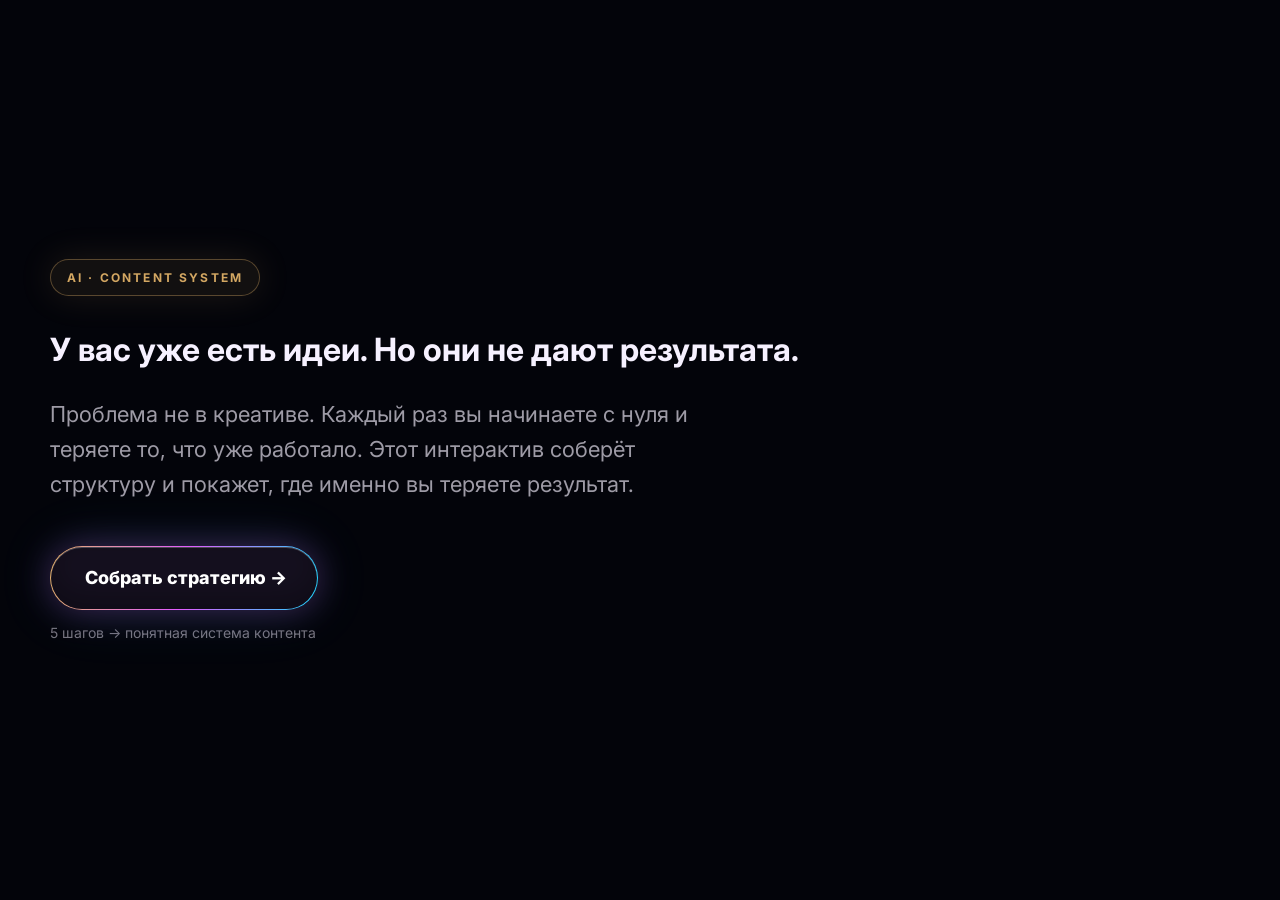
==== commit 0570a929: "Update index.html" ====
--- a/index.html
+++ b/index.html
@@ -1,65 +1,38 @@
 <!DOCTYPE html>
 <html lang="ru">
 <head>
-  <meta charset="UTF-8" />
-  <meta name="viewport" content="width=device-width, initial-scale=1.0" />
-  <title>Архитектура контента</title>
-  <link rel="stylesheet" href="styles.css" />
+  <meta charset="UTF-8">
+  <meta name="viewport" content="width=device-width, initial-scale=1.0">
+  <title>Контент-система</title>
+  <link rel="stylesheet" href="styles.css">
 </head>
 <body>
-  <main class="hero">
-    <div class="hero__bg">
-      <div class="glow glow--violet"></div>
-      <div class="glow glow--blue"></div>
-      <div class="glow glow--gold"></div>
-      <div class="grid-pattern"></div>
-      <div class="noise"></div>
+
+<main class="hero">
+  <div class="hero__content">
+
+    <div class="hero__badge">AI · CONTENT SYSTEM</div>
+
+    <h1>
+      У вас уже есть идеи.
+      <span>Но они не дают результата.</span>
+    </h1>
+
+    <p class="hero__subtitle">
+      Проблема не в креативе.  
+      Каждый раз вы начинаете с нуля и теряете то, что уже работало.  
+      Этот интерактив соберёт структуру и покажет, где именно вы теряете результат.
+    </p>
+
+    <div class="hero__actions">
+      <a class="hero__button" href="quiz.html">
+        Собрать стратегию →
+      </a>
+      <p class="hero__note">5 шагов → понятная система контента</p>
     </div>
 
-    <section class="hero__content">
-      <div class="hero__badge">AI · CONTENT SYSTEM</div>
+  </div>
+</main>
 
-      <div class="hero__layout">
-        <div class="hero__text">
-          <h1>
-            У вас уже есть идеи.
-            <span>Но они не работают.</span>
-          </h1>
-
-          <p class="hero__subtitle">
-            Потому что нет структуры, которая превращает их в результат.
-            Этот интерактив соберёт вам контент-систему за 1 минуту
-            и покажет, где вы обычно всё ломаете.
-          </p>
-
-          <div class="hero__actions">
-            <a class="hero__button" href="quiz.html">
-              <span>Собрать стратегию</span>
-              <span class="button-arrow">→</span>
-            </a>
-            <p class="hero__note">5 шагов → готовая структура контента</p>
-          </div>
-        </div>
-
-        <div class="hero__visual" aria-hidden="true">
-          <div class="orbit orbit--one"></div>
-          <div class="orbit orbit--two"></div>
-          <div class="orbit orbit--three"></div>
-
-          <div class="system-core">
-            <div class="core-light"></div>
-            <div class="core-text">
-              <span>CONTENT</span>
-              <strong>SYSTEM</strong>
-            </div>
-          </div>
-
-          <div class="float-card float-card--one"><span>01</span>Каждый пост придумывается с нуля</div>
-          <div class="float-card float-card--two"><span>02</span>Идеи есть, но нет системы</div>
-          <div class="float-card float-card--three"><span>03</span>Контент есть — результата нет</div>
-        </div>
-      </div>
-    </section>
-  </main>
 </body>
 </html>
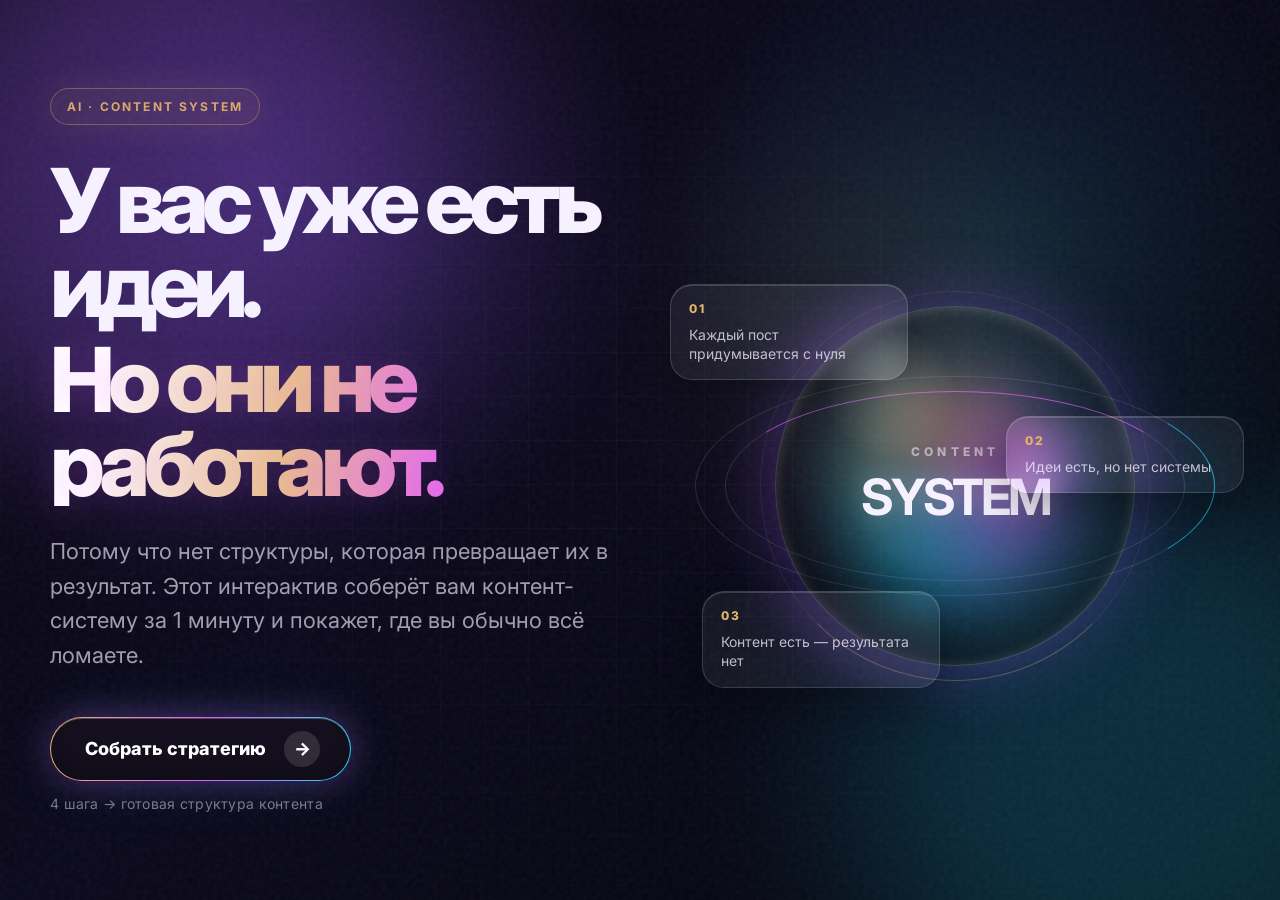
==== commit 6dc6298b: "Add files via upload" ====
--- a/index.html
+++ b/index.html
@@ -1,38 +1,76 @@
 <!DOCTYPE html>
 <html lang="ru">
 <head>
-  <meta charset="UTF-8">
-  <meta name="viewport" content="width=device-width, initial-scale=1.0">
-  <title>Контент-система</title>
-  <link rel="stylesheet" href="styles.css">
+  <meta charset="UTF-8" />
+  <meta name="viewport" content="width=device-width, initial-scale=1.0" />
+  <title>Интерактив — первый экран</title>
+  <link rel="stylesheet" href="styles.css" />
 </head>
 <body>
-
-<main class="hero">
-  <div class="hero__content">
-
-    <div class="hero__badge">AI · CONTENT SYSTEM</div>
-
-    <h1>
-      У вас уже есть идеи.
-      <span>Но они не дают результата.</span>
-    </h1>
-
-    <p class="hero__subtitle">
-      Проблема не в креативе.  
-      Каждый раз вы начинаете с нуля и теряете то, что уже работало.  
-      Этот интерактив соберёт структуру и покажет, где именно вы теряете результат.
-    </p>
-
-    <div class="hero__actions">
-      <a class="hero__button" href="quiz.html">
-        Собрать стратегию →
-      </a>
-      <p class="hero__note">5 шагов → понятная система контента</p>
+  <main class="hero">
+    <div class="hero__bg">
+      <div class="glow glow--violet"></div>
+      <div class="glow glow--blue"></div>
+      <div class="glow glow--gold"></div>
+      <div class="grid-pattern"></div>
+      <div class="noise"></div>
     </div>
 
-  </div>
-</main>
+    <section class="hero__content">
+      <div class="hero__badge">AI · CONTENT SYSTEM</div>
 
+      <div class="hero__layout">
+        <div class="hero__text">
+          <h1>
+            У вас уже есть идеи.
+            <span>Но они не работают.</span>
+          </h1>
+
+          <p class="hero__subtitle">
+            Потому что нет структуры, которая превращает их в результат.
+            Этот интерактив соберёт вам контент-систему за 1 минуту
+            и покажет, где вы обычно всё ломаете.
+          </p>
+
+          <div class="hero__actions">
+            <a class="hero__button" href="#quiz">
+              <span>Собрать стратегию</span>
+              <span class="button-arrow">→</span>
+            </a>
+            <p class="hero__note">4 шага → готовая структура контента</p>
+          </div>
+        </div>
+
+        <div class="hero__visual" aria-hidden="true">
+          <div class="orbit orbit--one"></div>
+          <div class="orbit orbit--two"></div>
+          <div class="orbit orbit--three"></div>
+
+          <div class="system-core">
+            <div class="core-light"></div>
+            <div class="core-text">
+              <span>CONTENT</span>
+              <strong>SYSTEM</strong>
+            </div>
+          </div>
+
+          <div class="float-card float-card--one">
+            <span>01</span>
+            Каждый пост придумывается с нуля
+          </div>
+
+          <div class="float-card float-card--two">
+            <span>02</span>
+            Идеи есть, но нет системы
+          </div>
+
+          <div class="float-card float-card--three">
+            <span>03</span>
+            Контент есть — результата нет
+          </div>
+        </div>
+      </div>
+    </section>
+  </main>
 </body>
 </html>
--- a/styles.css
+++ b/styles.css
@@ -1,2 +1,518 @@
 @import url('https://fonts.googleapis.com/css2?family=Inter:wght@400;500;600;700;800&display=swap');
-:root{--bg:#03040a;--text:#f6f1ff;--muted:rgba(246,241,255,.64);--violet:#9b5cff;--pink:#e35bff;--blue:#20d6ff;--gold:#e4b46a}*{box-sizing:border-box}html{scroll-behavior:smooth}body{margin:0;min-height:100vh;font-family:Inter,system-ui,-apple-system,BlinkMacSystemFont,"Segoe UI",sans-serif;color:var(--text);background:var(--bg)}.hero{position:relative;min-height:100vh;overflow:hidden;display:flex;align-items:center;padding:56px 24px;isolation:isolate}.hero__bg,.glow,.grid-pattern,.noise{position:absolute;inset:0;pointer-events:none}.hero__bg{z-index:-1;background:radial-gradient(circle at 20% 20%,rgba(155,92,255,.22),transparent 32%),radial-gradient(circle at 78% 28%,rgba(32,214,255,.13),transparent 28%),linear-gradient(135deg,#05020b 0%,#09071b 42%,#02040a 100%)}.glow{width:46vw;height:46vw;border-radius:999px;filter:blur(90px);opacity:.44;animation:drift 14s ease-in-out infinite alternate}.glow--violet{top:-14%;left:-10%;background:rgba(155,92,255,.58)}.glow--blue{inset:auto -12% -18% auto;background:rgba(32,214,255,.42);animation-duration:18s}.glow--gold{inset:18% 18% auto auto;width:26vw;height:26vw;background:rgba(228,180,106,.22);animation-duration:20s}.grid-pattern{background-image:linear-gradient(rgba(255,255,255,.045) 1px,transparent 1px),linear-gradient(90deg,rgba(255,255,255,.045) 1px,transparent 1px);background-size:44px 44px;mask-image:radial-gradient(ellipse 70% 65% at 50% 50%,#000 16%,transparent 100%);opacity:.62}.noise{opacity:.08;background-image:url("data:image/svg+xml,%3Csvg viewBox='0 0 220 220' xmlns='http://www.w3.org/2000/svg'%3E%3Cfilter id='n'%3E%3CfeTurbulence type='fractalNoise' baseFrequency='0.8' numOctaves='3' stitchTiles='stitch'/%3E%3C/filter%3E%3Crect width='220' height='220' filter='url(%23n)' opacity='0.7'/%3E%3C/svg%3E")}.hero__content{width:min(1180px,100%);margin:0 auto}.hero__badge{width:fit-content;margin-bottom:34px;padding:10px 16px;border:1px solid rgba(228,180,106,.34);border-radius:999px;color:rgba(228,180,106,.92);background:rgba(228,180,106,.07);letter-spacing:.18em;font-size:12px;font-weight:700;box-shadow:0 0 36px rgba(228,180,106,.12);animation:appear .8s ease both}.hero__layout{display:grid;grid-template-columns:minmax(0,1.02fr) minmax(430px,.98fr);gap:58px;align-items:center}.hero__text h1{margin:0;font-size:clamp(46px,7vw,92px);line-height:.94;letter-spacing:-.075em;font-weight:800;max-width:760px;animation:appear .8s ease .1s both}.hero__text h1 span{display:block;margin-top:10px;background:linear-gradient(100deg,#fff 10%,#e9c38a 42%,#e35bff 76%,#20d6ff 100%);-webkit-background-clip:text;background-clip:text;color:transparent;text-shadow:0 0 32px rgba(227,91,255,.16)}.hero__subtitle{margin:28px 0 0;max-width:650px;color:var(--muted);font-size:clamp(17px,2vw,22px);line-height:1.58;animation:appear .8s ease .25s both}.hero__actions{margin-top:44px;animation:appear .8s ease .45s both}.hero__button{position:relative;display:inline-flex;align-items:center;gap:18px;min-height:64px;padding:0 30px 0 34px;border-radius:999px;text-decoration:none;color:#fff;font-size:18px;font-weight:800;background:linear-gradient(#15101f,#15101f) padding-box,linear-gradient(100deg,var(--gold),var(--pink),var(--blue)) border-box;border:1px solid transparent;box-shadow:inset 0 1px 0 rgba(255,255,255,.25),inset 0 -12px 28px rgba(0,0,0,.28),0 0 34px rgba(227,91,255,.26),0 0 60px rgba(32,214,255,.13);overflow:hidden;transition:.25s ease}.hero__button:before{content:"";position:absolute;inset:-80%;background:linear-gradient(110deg,transparent 35%,rgba(255,255,255,.34),transparent 65%);transform:translateX(-45%);animation:shine 3.6s ease-in-out infinite}.hero__button span{position:relative;z-index:1}.hero__button:hover{transform:translateY(-3px) scale(1.02);box-shadow:inset 0 1px 0 rgba(255,255,255,.32),inset 0 -12px 28px rgba(0,0,0,.28),0 0 44px rgba(227,91,255,.38),0 0 84px rgba(32,214,255,.2)}.button-arrow{display:grid;place-items:center;width:36px;height:36px;border-radius:999px;background:rgba(255,255,255,.12)}.hero__note{margin:14px 0 0;color:rgba(246,241,255,.48);font-size:14px}.hero__visual{position:relative;min-height:560px;display:grid;place-items:center;perspective:1000px;animation:appear .9s ease .3s both}.system-core{position:relative;width:min(360px,72vw);aspect-ratio:1;border-radius:50%;display:grid;place-items:center;background:radial-gradient(circle at 32% 24%,rgba(255,255,255,.24),transparent 18%),radial-gradient(circle at 50% 50%,rgba(227,91,255,.22),rgba(32,214,255,.08) 42%,rgba(255,255,255,.035) 68%);border:1px solid rgba(255,255,255,.16);box-shadow:inset 0 2px 14px rgba(255,255,255,.18),inset 0 -32px 54px rgba(0,0,0,.32),0 0 70px rgba(155,92,255,.35);animation:float 7s ease-in-out infinite}.core-light{position:absolute;inset:18%;border-radius:inherit;background:conic-gradient(from 90deg,var(--pink),var(--blue),var(--gold),var(--pink));filter:blur(30px);opacity:.42;animation:spin 12s linear infinite}.core-text{position:relative;display:grid;gap:8px;text-align:center}.core-text span{color:rgba(246,241,255,.55);font-size:12px;letter-spacing:.34em;font-weight:800}.core-text strong{font-size:clamp(30px,4vw,50px);letter-spacing:-.06em;text-shadow:0 0 24px rgba(255,255,255,.22)}.orbit{position:absolute;border-radius:50%;border:1px solid rgba(255,255,255,.13);transform-style:preserve-3d}.orbit--one{width:460px;height:190px;border-top-color:rgba(227,91,255,.7);filter:drop-shadow(0 0 12px rgba(227,91,255,.5));animation:orbitOne 12s linear infinite}.orbit--two{width:520px;height:220px;border-right-color:rgba(32,214,255,.7);filter:drop-shadow(0 0 12px rgba(32,214,255,.35));animation:orbitTwo 16s linear infinite reverse}.orbit--three{width:390px;height:390px;border-bottom-color:rgba(228,180,106,.62);opacity:.55;animation:spin 20s linear infinite}.float-card{position:absolute;width:238px;padding:16px 18px;border:1px solid rgba(255,255,255,.15);border-radius:22px;color:rgba(246,241,255,.76);font-size:14px;line-height:1.36;background:rgba(255,255,255,.055);backdrop-filter:blur(18px);box-shadow:inset 0 1px 0 rgba(255,255,255,.16),0 18px 48px rgba(0,0,0,.32)}.float-card span{display:block;margin-bottom:8px;color:var(--gold);font-size:12px;font-weight:800;letter-spacing:.16em}.float-card--one{top:78px;left:-10px;animation:cardIn .8s ease .7s both,hoverSmall 6s ease-in-out 1.5s infinite}.float-card--two{top:210px;right:-14px;animation:cardIn .8s ease .95s both,hoverSmall 6.5s ease-in-out 1.7s infinite}.float-card--three{left:22px;bottom:78px;animation:cardIn .8s ease 1.2s both,hoverSmall 7s ease-in-out 2s infinite}@keyframes appear{from{opacity:0;transform:translateY(24px);filter:blur(8px)}to{opacity:1;transform:translateY(0);filter:blur(0)}}@keyframes cardIn{from{opacity:0;transform:translateY(18px) scale(.96);filter:blur(8px)}to{opacity:1;transform:translateY(0) scale(1);filter:blur(0)}}@keyframes hoverSmall{0%,100%{transform:translateY(0)}50%{transform:translateY(-9px)}}@keyframes float{0%,100%{transform:translateY(0) rotateX(0)}50%{transform:translateY(-16px) rotateX(5deg)}}@keyframes spin{to{transform:rotate(360deg)}}@keyframes orbitOne{from{transform:rotateX(68deg) rotateZ(0)}to{transform:rotateX(68deg) rotateZ(360deg)}}@keyframes orbitTwo{from{transform:rotateX(72deg) rotateY(-18deg) rotateZ(0)}to{transform:rotateX(72deg) rotateY(-18deg) rotateZ(360deg)}}@keyframes shine{0%,40%{transform:translateX(-45%)}68%,100%{transform:translateX(45%)}}@keyframes drift{from{transform:translate3d(0,0,0) scale(1)}to{transform:translate3d(46px,-28px,0) scale(1.08)}}@media (max-width:980px){.hero{padding:36px 18px 52px;align-items:flex-start}.hero__layout{grid-template-columns:1fr;gap:34px}.hero__badge{margin-bottom:24px}.hero__text{text-align:center}.hero__subtitle{margin-left:auto;margin-right:auto}.hero__visual{min-height:470px}.float-card--one{left:0;top:42px}.float-card--two{right:0;top:190px}.float-card--three{left:24px;bottom:36px}}@media (max-width:620px){.hero__button{width:100%;justify-content:center}.hero__visual{min-height:520px}.system-core{width:270px}.orbit--one{width:330px;height:140px}.orbit--two{width:360px;height:160px}.orbit--three{width:285px;height:285px}.float-card{width:min(230px,82vw);font-size:13px}.float-card--one,.float-card--two,.float-card--three{left:50%;transform:translateX(-50%);animation-name:cardIn}.float-card--one{top:20px}.float-card--two{top:360px}.float-card--three{bottom:10px}}
+
+:root {
+  --bg: #03040a;
+  --text: #f6f1ff;
+  --muted: rgba(246, 241, 255, 0.64);
+  --soft: rgba(246, 241, 255, 0.12);
+  --violet: #9b5cff;
+  --pink: #e35bff;
+  --blue: #20d6ff;
+  --gold: #e4b46a;
+}
+
+* {
+  box-sizing: border-box;
+}
+
+html {
+  scroll-behavior: smooth;
+}
+
+body {
+  margin: 0;
+  min-height: 100vh;
+  font-family: Inter, system-ui, -apple-system, BlinkMacSystemFont, "Segoe UI", sans-serif;
+  color: var(--text);
+  background: var(--bg);
+}
+
+.hero {
+  position: relative;
+  min-height: 100vh;
+  overflow: hidden;
+  display: flex;
+  align-items: center;
+  padding: 56px 24px;
+  isolation: isolate;
+}
+
+.hero__bg,
+.glow,
+.grid-pattern,
+.noise {
+  position: absolute;
+  inset: 0;
+  pointer-events: none;
+}
+
+.hero__bg {
+  z-index: -1;
+  background:
+    radial-gradient(circle at 20% 20%, rgba(155, 92, 255, 0.22), transparent 32%),
+    radial-gradient(circle at 78% 28%, rgba(32, 214, 255, 0.13), transparent 28%),
+    linear-gradient(135deg, #05020b 0%, #09071b 42%, #02040a 100%);
+}
+
+.glow {
+  width: 46vw;
+  height: 46vw;
+  border-radius: 999px;
+  filter: blur(90px);
+  opacity: 0.44;
+  animation: drift 14s ease-in-out infinite alternate;
+}
+
+.glow--violet {
+  top: -14%;
+  left: -10%;
+  background: rgba(155, 92, 255, 0.58);
+}
+
+.glow--blue {
+  inset: auto -12% -18% auto;
+  background: rgba(32, 214, 255, 0.42);
+  animation-duration: 18s;
+}
+
+.glow--gold {
+  inset: 18% 18% auto auto;
+  width: 26vw;
+  height: 26vw;
+  background: rgba(228, 180, 106, 0.22);
+  animation-duration: 20s;
+}
+
+.grid-pattern {
+  background-image:
+    linear-gradient(rgba(255,255,255,0.045) 1px, transparent 1px),
+    linear-gradient(90deg, rgba(255,255,255,0.045) 1px, transparent 1px);
+  background-size: 44px 44px;
+  mask-image: radial-gradient(ellipse 70% 65% at 50% 50%, #000 16%, transparent 100%);
+  opacity: 0.62;
+}
+
+.noise {
+  opacity: 0.08;
+  background-image: url("data:image/svg+xml,%3Csvg viewBox='0 0 220 220' xmlns='http://www.w3.org/2000/svg'%3E%3Cfilter id='n'%3E%3CfeTurbulence type='fractalNoise' baseFrequency='0.8' numOctaves='3' stitchTiles='stitch'/%3E%3C/filter%3E%3Crect width='220' height='220' filter='url(%23n)' opacity='0.7'/%3E%3C/svg%3E");
+}
+
+.hero__content {
+  width: min(1180px, 100%);
+  margin: 0 auto;
+}
+
+.hero__badge {
+  width: fit-content;
+  margin-bottom: 34px;
+  padding: 10px 16px;
+  border: 1px solid rgba(228, 180, 106, 0.34);
+  border-radius: 999px;
+  color: rgba(228, 180, 106, 0.92);
+  background: rgba(228, 180, 106, 0.07);
+  letter-spacing: 0.18em;
+  font-size: 12px;
+  font-weight: 700;
+  box-shadow: 0 0 36px rgba(228, 180, 106, 0.12);
+  animation: appear 0.8s ease both;
+}
+
+.hero__layout {
+  display: grid;
+  grid-template-columns: minmax(0, 1.02fr) minmax(430px, 0.98fr);
+  gap: 58px;
+  align-items: center;
+}
+
+.hero__text h1 {
+  margin: 0;
+  font-size: clamp(46px, 7vw, 92px);
+  line-height: 0.94;
+  letter-spacing: -0.075em;
+  font-weight: 800;
+  max-width: 760px;
+  animation: appear 0.8s ease 0.1s both;
+}
+
+.hero__text h1 span {
+  display: block;
+  margin-top: 10px;
+  background: linear-gradient(100deg, #ffffff 10%, #e9c38a 42%, #e35bff 76%, #20d6ff 100%);
+  -webkit-background-clip: text;
+  background-clip: text;
+  color: transparent;
+  text-shadow: 0 0 32px rgba(227, 91, 255, 0.16);
+}
+
+.hero__subtitle {
+  margin: 28px 0 0;
+  max-width: 650px;
+  color: var(--muted);
+  font-size: clamp(17px, 2vw, 22px);
+  line-height: 1.58;
+  animation: appear 0.8s ease 0.25s both;
+}
+
+.hero__actions {
+  margin-top: 44px;
+  animation: appear 0.8s ease 0.45s both;
+}
+
+.hero__button {
+  position: relative;
+  display: inline-flex;
+  align-items: center;
+  gap: 18px;
+  min-height: 64px;
+  padding: 0 30px 0 34px;
+  border-radius: 999px;
+  text-decoration: none;
+  color: #fff;
+  font-size: 18px;
+  font-weight: 800;
+  background:
+    linear-gradient(#15101f, #15101f) padding-box,
+    linear-gradient(100deg, var(--gold), var(--pink), var(--blue)) border-box;
+  border: 1px solid transparent;
+  box-shadow:
+    inset 0 1px 0 rgba(255,255,255,0.25),
+    inset 0 -12px 28px rgba(0,0,0,0.28),
+    0 0 34px rgba(227,91,255,0.26),
+    0 0 60px rgba(32,214,255,0.13);
+  overflow: hidden;
+  transition: transform 0.25s ease, box-shadow 0.25s ease;
+}
+
+.hero__button::before {
+  content: "";
+  position: absolute;
+  inset: -80%;
+  background: linear-gradient(110deg, transparent 35%, rgba(255,255,255,0.34), transparent 65%);
+  transform: translateX(-45%);
+  animation: shine 3.6s ease-in-out infinite;
+}
+
+.hero__button span {
+  position: relative;
+  z-index: 1;
+}
+
+.hero__button:hover {
+  transform: translateY(-3px) scale(1.02);
+  box-shadow:
+    inset 0 1px 0 rgba(255,255,255,0.32),
+    inset 0 -12px 28px rgba(0,0,0,0.28),
+    0 0 44px rgba(227,91,255,0.38),
+    0 0 84px rgba(32,214,255,0.2);
+}
+
+.button-arrow {
+  display: grid;
+  place-items: center;
+  width: 36px;
+  height: 36px;
+  border-radius: 999px;
+  background: rgba(255,255,255,0.12);
+}
+
+.hero__note {
+  margin: 14px 0 0;
+  color: rgba(246, 241, 255, 0.48);
+  font-size: 14px;
+  letter-spacing: 0.02em;
+}
+
+.hero__visual {
+  position: relative;
+  min-height: 560px;
+  display: grid;
+  place-items: center;
+  perspective: 1000px;
+  animation: appear 0.9s ease 0.3s both;
+}
+
+.system-core {
+  position: relative;
+  width: min(360px, 72vw);
+  aspect-ratio: 1;
+  border-radius: 50%;
+  display: grid;
+  place-items: center;
+  background:
+    radial-gradient(circle at 32% 24%, rgba(255,255,255,0.24), transparent 18%),
+    radial-gradient(circle at 50% 50%, rgba(227,91,255,0.22), rgba(32,214,255,0.08) 42%, rgba(255,255,255,0.035) 68%);
+  border: 1px solid rgba(255,255,255,0.16);
+  box-shadow:
+    inset 0 2px 14px rgba(255,255,255,0.18),
+    inset 0 -32px 54px rgba(0,0,0,0.32),
+    0 0 70px rgba(155,92,255,0.35);
+  animation: float 7s ease-in-out infinite;
+}
+
+.core-light {
+  position: absolute;
+  inset: 18%;
+  border-radius: inherit;
+  background: conic-gradient(from 90deg, var(--pink), var(--blue), var(--gold), var(--pink));
+  filter: blur(30px);
+  opacity: 0.42;
+  animation: spin 12s linear infinite;
+}
+
+.core-text {
+  position: relative;
+  display: grid;
+  gap: 8px;
+  text-align: center;
+}
+
+.core-text span {
+  color: rgba(246,241,255,0.55);
+  font-size: 12px;
+  letter-spacing: 0.34em;
+  font-weight: 800;
+}
+
+.core-text strong {
+  font-size: clamp(30px, 4vw, 50px);
+  letter-spacing: -0.06em;
+  text-shadow: 0 0 24px rgba(255,255,255,0.22);
+}
+
+.orbit {
+  position: absolute;
+  border-radius: 50%;
+  border: 1px solid rgba(255,255,255,0.13);
+  transform-style: preserve-3d;
+}
+
+.orbit--one {
+  width: 460px;
+  height: 190px;
+  border-top-color: rgba(227,91,255,0.7);
+  filter: drop-shadow(0 0 12px rgba(227,91,255,0.5));
+  animation: orbitOne 12s linear infinite;
+}
+
+.orbit--two {
+  width: 520px;
+  height: 220px;
+  border-right-color: rgba(32,214,255,0.7);
+  filter: drop-shadow(0 0 12px rgba(32,214,255,0.35));
+  animation: orbitTwo 16s linear infinite reverse;
+}
+
+.orbit--three {
+  width: 390px;
+  height: 390px;
+  border-bottom-color: rgba(228,180,106,0.62);
+  opacity: 0.55;
+  animation: spin 20s linear infinite;
+}
+
+.float-card {
+  position: absolute;
+  width: 238px;
+  padding: 16px 18px;
+  border: 1px solid rgba(255,255,255,0.15);
+  border-radius: 22px;
+  color: rgba(246,241,255,0.76);
+  font-size: 14px;
+  line-height: 1.36;
+  background: rgba(255,255,255,0.055);
+  backdrop-filter: blur(18px);
+  box-shadow:
+    inset 0 1px 0 rgba(255,255,255,0.16),
+    0 18px 48px rgba(0,0,0,0.32);
+}
+
+.float-card span {
+  display: block;
+  margin-bottom: 8px;
+  color: var(--gold);
+  font-size: 12px;
+  font-weight: 800;
+  letter-spacing: 0.16em;
+}
+
+.float-card--one {
+  top: 78px;
+  left: -10px;
+  animation: cardIn 0.8s ease 0.7s both, hoverSmall 6s ease-in-out 1.5s infinite;
+}
+
+.float-card--two {
+  top: 210px;
+  right: -14px;
+  animation: cardIn 0.8s ease 0.95s both, hoverSmall 6.5s ease-in-out 1.7s infinite;
+}
+
+.float-card--three {
+  left: 22px;
+  bottom: 78px;
+  animation: cardIn 0.8s ease 1.2s both, hoverSmall 7s ease-in-out 2s infinite;
+}
+
+@keyframes appear {
+  from {
+    opacity: 0;
+    transform: translateY(24px);
+    filter: blur(8px);
+  }
+  to {
+    opacity: 1;
+    transform: translateY(0);
+    filter: blur(0);
+  }
+}
+
+@keyframes cardIn {
+  from {
+    opacity: 0;
+    transform: translateY(18px) scale(0.96);
+    filter: blur(8px);
+  }
+  to {
+    opacity: 1;
+    transform: translateY(0) scale(1);
+    filter: blur(0);
+  }
+}
+
+@keyframes hoverSmall {
+  0%, 100% { transform: translateY(0); }
+  50% { transform: translateY(-9px); }
+}
+
+@keyframes float {
+  0%, 100% { transform: translateY(0) rotateX(0deg); }
+  50% { transform: translateY(-16px) rotateX(5deg); }
+}
+
+@keyframes spin {
+  to { transform: rotate(360deg); }
+}
+
+@keyframes orbitOne {
+  from { transform: rotateX(68deg) rotateZ(0deg); }
+  to { transform: rotateX(68deg) rotateZ(360deg); }
+}
+
+@keyframes orbitTwo {
+  from { transform: rotateX(72deg) rotateY(-18deg) rotateZ(0deg); }
+  to { transform: rotateX(72deg) rotateY(-18deg) rotateZ(360deg); }
+}
+
+@keyframes shine {
+  0%, 40% { transform: translateX(-45%); }
+  68%, 100% { transform: translateX(45%); }
+}
+
+@keyframes drift {
+  from { transform: translate3d(0, 0, 0) scale(1); }
+  to { transform: translate3d(46px, -28px, 0) scale(1.08); }
+}
+
+@media (max-width: 980px) {
+  .hero {
+    padding: 36px 18px 52px;
+    align-items: flex-start;
+  }
+
+  .hero__layout {
+    grid-template-columns: 1fr;
+    gap: 34px;
+  }
+
+  .hero__badge {
+    margin-bottom: 24px;
+  }
+
+  .hero__text {
+    text-align: center;
+  }
+
+  .hero__subtitle {
+    margin-left: auto;
+    margin-right: auto;
+  }
+
+  .hero__visual {
+    min-height: 470px;
+  }
+
+  .float-card--one {
+    left: 0;
+    top: 42px;
+  }
+
+  .float-card--two {
+    right: 0;
+    top: 190px;
+  }
+
+  .float-card--three {
+    left: 24px;
+    bottom: 36px;
+  }
+}
+
+@media (max-width: 620px) {
+  .hero__button {
+    width: 100%;
+    justify-content: center;
+  }
+
+  .hero__visual {
+    min-height: 520px;
+  }
+
+  .system-core {
+    width: 270px;
+  }
+
+  .orbit--one {
+    width: 330px;
+    height: 140px;
+  }
+
+  .orbit--two {
+    width: 360px;
+    height: 160px;
+  }
+
+  .orbit--three {
+    width: 285px;
+    height: 285px;
+  }
+
+  .float-card {
+    width: min(230px, 82vw);
+    font-size: 13px;
+  }
+
+  .float-card--one {
+    left: 50%;
+    top: 20px;
+    transform: translateX(-50%);
+  }
+
+  .float-card--two {
+    right: auto;
+    left: 50%;
+    top: 360px;
+    transform: translateX(-50%);
+  }
+
+  .float-card--three {
+    left: 50%;
+    bottom: 10px;
+    transform: translateX(-50%);
+  }
+
+  .float-card--one,
+  .float-card--two,
+  .float-card--three {
+    animation-name: cardIn;
+  }
+}
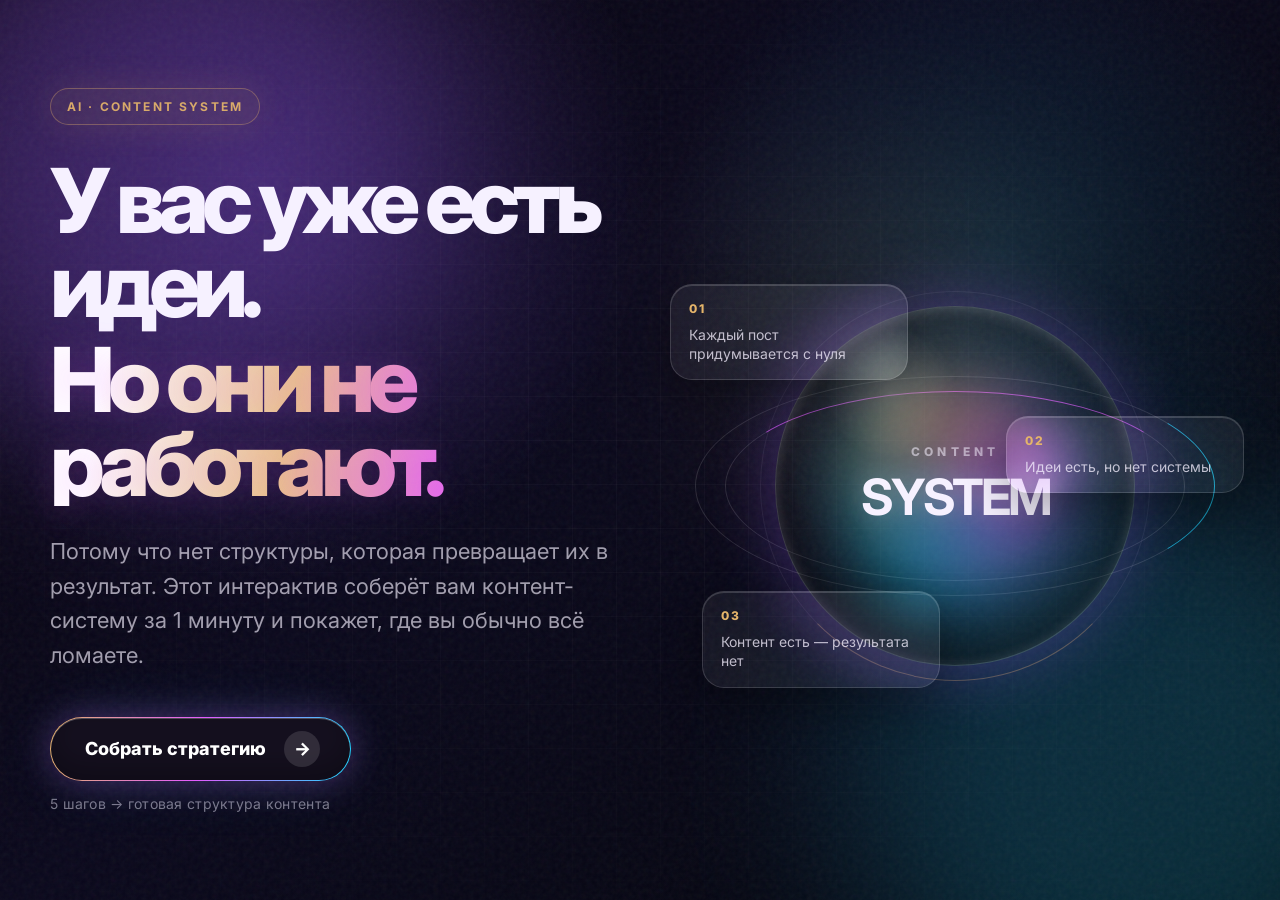
==== commit faa82ead: "Add files via upload" ====
--- a/index.html
+++ b/index.html
@@ -3,7 +3,7 @@
 <head>
   <meta charset="UTF-8" />
   <meta name="viewport" content="width=device-width, initial-scale=1.0" />
-  <title>Интерактив — первый экран</title>
+  <title>Контент-система</title>
   <link rel="stylesheet" href="styles.css" />
 </head>
 <body>
@@ -33,11 +33,11 @@
           </p>
 
           <div class="hero__actions">
-            <a class="hero__button" href="#quiz">
+            <a class="hero__button" href="quiz.html">
               <span>Собрать стратегию</span>
               <span class="button-arrow">→</span>
             </a>
-            <p class="hero__note">4 шага → готовая структура контента</p>
+            <p class="hero__note">5 шагов → готовая структура контента</p>
           </div>
         </div>
 
@@ -73,4 +73,4 @@
     </section>
   </main>
 </body>
-</html>
+</html>
--- a/styles.css
+++ b/styles.css
@@ -1,518 +1,37 @@
 @import url('https://fonts.googleapis.com/css2?family=Inter:wght@400;500;600;700;800&display=swap');
 
-:root {
-  --bg: #03040a;
-  --text: #f6f1ff;
-  --muted: rgba(246, 241, 255, 0.64);
-  --soft: rgba(246, 241, 255, 0.12);
-  --violet: #9b5cff;
-  --pink: #e35bff;
-  --blue: #20d6ff;
-  --gold: #e4b46a;
-}
-
-* {
-  box-sizing: border-box;
-}
-
-html {
-  scroll-behavior: smooth;
-}
-
-body {
-  margin: 0;
-  min-height: 100vh;
-  font-family: Inter, system-ui, -apple-system, BlinkMacSystemFont, "Segoe UI", sans-serif;
-  color: var(--text);
-  background: var(--bg);
-}
-
-.hero {
-  position: relative;
-  min-height: 100vh;
-  overflow: hidden;
-  display: flex;
-  align-items: center;
-  padding: 56px 24px;
-  isolation: isolate;
-}
-
-.hero__bg,
-.glow,
-.grid-pattern,
-.noise {
-  position: absolute;
-  inset: 0;
-  pointer-events: none;
-}
-
-.hero__bg {
-  z-index: -1;
-  background:
-    radial-gradient(circle at 20% 20%, rgba(155, 92, 255, 0.22), transparent 32%),
-    radial-gradient(circle at 78% 28%, rgba(32, 214, 255, 0.13), transparent 28%),
-    linear-gradient(135deg, #05020b 0%, #09071b 42%, #02040a 100%);
-}
-
-.glow {
-  width: 46vw;
-  height: 46vw;
-  border-radius: 999px;
-  filter: blur(90px);
-  opacity: 0.44;
-  animation: drift 14s ease-in-out infinite alternate;
-}
-
-.glow--violet {
-  top: -14%;
-  left: -10%;
-  background: rgba(155, 92, 255, 0.58);
-}
-
-.glow--blue {
-  inset: auto -12% -18% auto;
-  background: rgba(32, 214, 255, 0.42);
-  animation-duration: 18s;
-}
-
-.glow--gold {
-  inset: 18% 18% auto auto;
-  width: 26vw;
-  height: 26vw;
-  background: rgba(228, 180, 106, 0.22);
-  animation-duration: 20s;
-}
-
-.grid-pattern {
-  background-image:
-    linear-gradient(rgba(255,255,255,0.045) 1px, transparent 1px),
-    linear-gradient(90deg, rgba(255,255,255,0.045) 1px, transparent 1px);
-  background-size: 44px 44px;
-  mask-image: radial-gradient(ellipse 70% 65% at 50% 50%, #000 16%, transparent 100%);
-  opacity: 0.62;
-}
-
-.noise {
-  opacity: 0.08;
-  background-image: url("data:image/svg+xml,%3Csvg viewBox='0 0 220 220' xmlns='http://www.w3.org/2000/svg'%3E%3Cfilter id='n'%3E%3CfeTurbulence type='fractalNoise' baseFrequency='0.8' numOctaves='3' stitchTiles='stitch'/%3E%3C/filter%3E%3Crect width='220' height='220' filter='url(%23n)' opacity='0.7'/%3E%3C/svg%3E");
-}
-
-.hero__content {
-  width: min(1180px, 100%);
-  margin: 0 auto;
-}
-
-.hero__badge {
-  width: fit-content;
-  margin-bottom: 34px;
-  padding: 10px 16px;
-  border: 1px solid rgba(228, 180, 106, 0.34);
-  border-radius: 999px;
-  color: rgba(228, 180, 106, 0.92);
-  background: rgba(228, 180, 106, 0.07);
-  letter-spacing: 0.18em;
-  font-size: 12px;
-  font-weight: 700;
-  box-shadow: 0 0 36px rgba(228, 180, 106, 0.12);
-  animation: appear 0.8s ease both;
-}
-
-.hero__layout {
-  display: grid;
-  grid-template-columns: minmax(0, 1.02fr) minmax(430px, 0.98fr);
-  gap: 58px;
-  align-items: center;
-}
-
-.hero__text h1 {
-  margin: 0;
-  font-size: clamp(46px, 7vw, 92px);
-  line-height: 0.94;
-  letter-spacing: -0.075em;
-  font-weight: 800;
-  max-width: 760px;
-  animation: appear 0.8s ease 0.1s both;
-}
-
-.hero__text h1 span {
-  display: block;
-  margin-top: 10px;
-  background: linear-gradient(100deg, #ffffff 10%, #e9c38a 42%, #e35bff 76%, #20d6ff 100%);
-  -webkit-background-clip: text;
-  background-clip: text;
-  color: transparent;
-  text-shadow: 0 0 32px rgba(227, 91, 255, 0.16);
-}
-
-.hero__subtitle {
-  margin: 28px 0 0;
-  max-width: 650px;
-  color: var(--muted);
-  font-size: clamp(17px, 2vw, 22px);
-  line-height: 1.58;
-  animation: appear 0.8s ease 0.25s both;
-}
-
-.hero__actions {
-  margin-top: 44px;
-  animation: appear 0.8s ease 0.45s both;
-}
-
-.hero__button {
-  position: relative;
-  display: inline-flex;
-  align-items: center;
-  gap: 18px;
-  min-height: 64px;
-  padding: 0 30px 0 34px;
-  border-radius: 999px;
-  text-decoration: none;
-  color: #fff;
-  font-size: 18px;
-  font-weight: 800;
-  background:
-    linear-gradient(#15101f, #15101f) padding-box,
-    linear-gradient(100deg, var(--gold), var(--pink), var(--blue)) border-box;
-  border: 1px solid transparent;
-  box-shadow:
-    inset 0 1px 0 rgba(255,255,255,0.25),
-    inset 0 -12px 28px rgba(0,0,0,0.28),
-    0 0 34px rgba(227,91,255,0.26),
-    0 0 60px rgba(32,214,255,0.13);
-  overflow: hidden;
-  transition: transform 0.25s ease, box-shadow 0.25s ease;
-}
-
-.hero__button::before {
-  content: "";
-  position: absolute;
-  inset: -80%;
-  background: linear-gradient(110deg, transparent 35%, rgba(255,255,255,0.34), transparent 65%);
-  transform: translateX(-45%);
-  animation: shine 3.6s ease-in-out infinite;
-}
-
-.hero__button span {
-  position: relative;
-  z-index: 1;
-}
-
-.hero__button:hover {
-  transform: translateY(-3px) scale(1.02);
-  box-shadow:
-    inset 0 1px 0 rgba(255,255,255,0.32),
-    inset 0 -12px 28px rgba(0,0,0,0.28),
-    0 0 44px rgba(227,91,255,0.38),
-    0 0 84px rgba(32,214,255,0.2);
-}
-
-.button-arrow {
-  display: grid;
-  place-items: center;
-  width: 36px;
-  height: 36px;
-  border-radius: 999px;
-  background: rgba(255,255,255,0.12);
-}
-
-.hero__note {
-  margin: 14px 0 0;
-  color: rgba(246, 241, 255, 0.48);
-  font-size: 14px;
-  letter-spacing: 0.02em;
-}
-
-.hero__visual {
-  position: relative;
-  min-height: 560px;
-  display: grid;
-  place-items: center;
-  perspective: 1000px;
-  animation: appear 0.9s ease 0.3s both;
-}
-
-.system-core {
-  position: relative;
-  width: min(360px, 72vw);
-  aspect-ratio: 1;
-  border-radius: 50%;
-  display: grid;
-  place-items: center;
-  background:
-    radial-gradient(circle at 32% 24%, rgba(255,255,255,0.24), transparent 18%),
-    radial-gradient(circle at 50% 50%, rgba(227,91,255,0.22), rgba(32,214,255,0.08) 42%, rgba(255,255,255,0.035) 68%);
-  border: 1px solid rgba(255,255,255,0.16);
-  box-shadow:
-    inset 0 2px 14px rgba(255,255,255,0.18),
-    inset 0 -32px 54px rgba(0,0,0,0.32),
-    0 0 70px rgba(155,92,255,0.35);
-  animation: float 7s ease-in-out infinite;
-}
-
-.core-light {
-  position: absolute;
-  inset: 18%;
-  border-radius: inherit;
-  background: conic-gradient(from 90deg, var(--pink), var(--blue), var(--gold), var(--pink));
-  filter: blur(30px);
-  opacity: 0.42;
-  animation: spin 12s linear infinite;
-}
-
-.core-text {
-  position: relative;
-  display: grid;
-  gap: 8px;
-  text-align: center;
-}
-
-.core-text span {
-  color: rgba(246,241,255,0.55);
-  font-size: 12px;
-  letter-spacing: 0.34em;
-  font-weight: 800;
-}
-
-.core-text strong {
-  font-size: clamp(30px, 4vw, 50px);
-  letter-spacing: -0.06em;
-  text-shadow: 0 0 24px rgba(255,255,255,0.22);
-}
-
-.orbit {
-  position: absolute;
-  border-radius: 50%;
-  border: 1px solid rgba(255,255,255,0.13);
-  transform-style: preserve-3d;
-}
-
-.orbit--one {
-  width: 460px;
-  height: 190px;
-  border-top-color: rgba(227,91,255,0.7);
-  filter: drop-shadow(0 0 12px rgba(227,91,255,0.5));
-  animation: orbitOne 12s linear infinite;
-}
-
-.orbit--two {
-  width: 520px;
-  height: 220px;
-  border-right-color: rgba(32,214,255,0.7);
-  filter: drop-shadow(0 0 12px rgba(32,214,255,0.35));
-  animation: orbitTwo 16s linear infinite reverse;
-}
-
-.orbit--three {
-  width: 390px;
-  height: 390px;
-  border-bottom-color: rgba(228,180,106,0.62);
-  opacity: 0.55;
-  animation: spin 20s linear infinite;
-}
-
-.float-card {
-  position: absolute;
-  width: 238px;
-  padding: 16px 18px;
-  border: 1px solid rgba(255,255,255,0.15);
-  border-radius: 22px;
-  color: rgba(246,241,255,0.76);
-  font-size: 14px;
-  line-height: 1.36;
-  background: rgba(255,255,255,0.055);
-  backdrop-filter: blur(18px);
-  box-shadow:
-    inset 0 1px 0 rgba(255,255,255,0.16),
-    0 18px 48px rgba(0,0,0,0.32);
-}
-
-.float-card span {
-  display: block;
-  margin-bottom: 8px;
-  color: var(--gold);
-  font-size: 12px;
-  font-weight: 800;
-  letter-spacing: 0.16em;
-}
-
-.float-card--one {
-  top: 78px;
-  left: -10px;
-  animation: cardIn 0.8s ease 0.7s both, hoverSmall 6s ease-in-out 1.5s infinite;
-}
-
-.float-card--two {
-  top: 210px;
-  right: -14px;
-  animation: cardIn 0.8s ease 0.95s both, hoverSmall 6.5s ease-in-out 1.7s infinite;
-}
-
-.float-card--three {
-  left: 22px;
-  bottom: 78px;
-  animation: cardIn 0.8s ease 1.2s both, hoverSmall 7s ease-in-out 2s infinite;
-}
-
-@keyframes appear {
-  from {
-    opacity: 0;
-    transform: translateY(24px);
-    filter: blur(8px);
-  }
-  to {
-    opacity: 1;
-    transform: translateY(0);
-    filter: blur(0);
-  }
-}
-
-@keyframes cardIn {
-  from {
-    opacity: 0;
-    transform: translateY(18px) scale(0.96);
-    filter: blur(8px);
-  }
-  to {
-    opacity: 1;
-    transform: translateY(0) scale(1);
-    filter: blur(0);
-  }
-}
-
-@keyframes hoverSmall {
-  0%, 100% { transform: translateY(0); }
-  50% { transform: translateY(-9px); }
-}
-
-@keyframes float {
-  0%, 100% { transform: translateY(0) rotateX(0deg); }
-  50% { transform: translateY(-16px) rotateX(5deg); }
-}
-
-@keyframes spin {
-  to { transform: rotate(360deg); }
-}
-
-@keyframes orbitOne {
-  from { transform: rotateX(68deg) rotateZ(0deg); }
-  to { transform: rotateX(68deg) rotateZ(360deg); }
-}
-
-@keyframes orbitTwo {
-  from { transform: rotateX(72deg) rotateY(-18deg) rotateZ(0deg); }
-  to { transform: rotateX(72deg) rotateY(-18deg) rotateZ(360deg); }
-}
-
-@keyframes shine {
-  0%, 40% { transform: translateX(-45%); }
-  68%, 100% { transform: translateX(45%); }
-}
-
-@keyframes drift {
-  from { transform: translate3d(0, 0, 0) scale(1); }
-  to { transform: translate3d(46px, -28px, 0) scale(1.08); }
-}
-
-@media (max-width: 980px) {
-  .hero {
-    padding: 36px 18px 52px;
-    align-items: flex-start;
-  }
-
-  .hero__layout {
-    grid-template-columns: 1fr;
-    gap: 34px;
-  }
-
-  .hero__badge {
-    margin-bottom: 24px;
-  }
-
-  .hero__text {
-    text-align: center;
-  }
-
-  .hero__subtitle {
-    margin-left: auto;
-    margin-right: auto;
-  }
-
-  .hero__visual {
-    min-height: 470px;
-  }
-
-  .float-card--one {
-    left: 0;
-    top: 42px;
-  }
-
-  .float-card--two {
-    right: 0;
-    top: 190px;
-  }
-
-  .float-card--three {
-    left: 24px;
-    bottom: 36px;
-  }
-}
-
-@media (max-width: 620px) {
-  .hero__button {
-    width: 100%;
-    justify-content: center;
-  }
-
-  .hero__visual {
-    min-height: 520px;
-  }
-
-  .system-core {
-    width: 270px;
-  }
-
-  .orbit--one {
-    width: 330px;
-    height: 140px;
-  }
-
-  .orbit--two {
-    width: 360px;
-    height: 160px;
-  }
-
-  .orbit--three {
-    width: 285px;
-    height: 285px;
-  }
-
-  .float-card {
-    width: min(230px, 82vw);
-    font-size: 13px;
-  }
-
-  .float-card--one {
-    left: 50%;
-    top: 20px;
-    transform: translateX(-50%);
-  }
-
-  .float-card--two {
-    right: auto;
-    left: 50%;
-    top: 360px;
-    transform: translateX(-50%);
-  }
-
-  .float-card--three {
-    left: 50%;
-    bottom: 10px;
-    transform: translateX(-50%);
-  }
-
-  .float-card--one,
-  .float-card--two,
-  .float-card--three {
-    animation-name: cardIn;
-  }
-}
+:root{--bg:#03040a;--text:#f6f1ff;--muted:rgba(246,241,255,.64);--violet:#9b5cff;--pink:#e35bff;--blue:#20d6ff;--gold:#e4b46a}
+*{box-sizing:border-box}
+html{scroll-behavior:smooth}
+body{margin:0;min-height:100vh;font-family:Inter,system-ui,-apple-system,BlinkMacSystemFont,"Segoe UI",sans-serif;color:var(--text);background:var(--bg)}
+.hero{position:relative;min-height:100vh;overflow:hidden;display:flex;align-items:center;padding:56px 24px;isolation:isolate}
+.hero__bg,.glow,.grid-pattern,.noise{position:absolute;inset:0;pointer-events:none}
+.hero__bg{z-index:-1;background:radial-gradient(circle at 20% 20%,rgba(155,92,255,.22),transparent 32%),radial-gradient(circle at 78% 28%,rgba(32,214,255,.13),transparent 28%),linear-gradient(135deg,#05020b 0%,#09071b 42%,#02040a 100%)}
+.glow{width:46vw;height:46vw;border-radius:999px;filter:blur(90px);opacity:.44;animation:drift 14s ease-in-out infinite alternate}
+.glow--violet{top:-14%;left:-10%;background:rgba(155,92,255,.58)}
+.glow--blue{inset:auto -12% -18% auto;background:rgba(32,214,255,.42);animation-duration:18s}
+.glow--gold{inset:18% 18% auto auto;width:26vw;height:26vw;background:rgba(228,180,106,.22);animation-duration:20s}
+.grid-pattern{background-image:linear-gradient(rgba(255,255,255,.045) 1px,transparent 1px),linear-gradient(90deg,rgba(255,255,255,.045) 1px,transparent 1px);background-size:44px 44px;mask-image:radial-gradient(ellipse 70% 65% at 50% 50%,#000 16%,transparent 100%);opacity:.62}
+.noise{opacity:.08;background-image:url("data:image/svg+xml,%3Csvg viewBox='0 0 220 220' xmlns='http://www.w3.org/2000/svg'%3E%3Cfilter id='n'%3E%3CfeTurbulence type='fractalNoise' baseFrequency='0.8' numOctaves='3' stitchTiles='stitch'/%3E%3C/filter%3E%3Crect width='220' height='220' filter='url(%23n)' opacity='0.7'/%3E%3C/svg%3E")}
+.hero__content{width:min(1180px,100%);margin:0 auto}
+.hero__badge{width:fit-content;margin-bottom:34px;padding:10px 16px;border:1px solid rgba(228,180,106,.34);border-radius:999px;color:rgba(228,180,106,.92);background:rgba(228,180,106,.07);letter-spacing:.18em;font-size:12px;font-weight:700;box-shadow:0 0 36px rgba(228,180,106,.12);animation:appear .8s ease both}
+.hero__layout{display:grid;grid-template-columns:minmax(0,1.02fr) minmax(430px,.98fr);gap:58px;align-items:center}
+.hero__text h1{margin:0;font-size:clamp(46px,7vw,92px);line-height:.94;letter-spacing:-.075em;font-weight:800;max-width:760px;animation:appear .8s ease .1s both}
+.hero__text h1 span{display:block;margin-top:10px;background:linear-gradient(100deg,#fff 10%,#e9c38a 42%,#e35bff 76%,#20d6ff 100%);-webkit-background-clip:text;background-clip:text;color:transparent;text-shadow:0 0 32px rgba(227,91,255,.16)}
+.hero__subtitle{margin:28px 0 0;max-width:650px;color:var(--muted);font-size:clamp(17px,2vw,22px);line-height:1.58;animation:appear .8s ease .25s both}
+.hero__actions{margin-top:44px;animation:appear .8s ease .45s both}
+.hero__button{position:relative;display:inline-flex;align-items:center;gap:18px;min-height:64px;padding:0 30px 0 34px;border-radius:999px;text-decoration:none;color:#fff;font-size:18px;font-weight:800;background:linear-gradient(#15101f,#15101f) padding-box,linear-gradient(100deg,var(--gold),var(--pink),var(--blue)) border-box;border:1px solid transparent;box-shadow:inset 0 1px 0 rgba(255,255,255,.25),inset 0 -12px 28px rgba(0,0,0,.28),0 0 34px rgba(227,91,255,.26),0 0 60px rgba(32,214,255,.13);overflow:hidden;transition:.25s ease}
+.hero__button::before{content:"";position:absolute;inset:-80%;background:linear-gradient(110deg,transparent 35%,rgba(255,255,255,.34),transparent 65%);transform:translateX(-45%);animation:shine 3.6s ease-in-out infinite}
+.hero__button span{position:relative;z-index:1}
+.hero__button:hover{transform:translateY(-3px) scale(1.02);box-shadow:inset 0 1px 0 rgba(255,255,255,.32),inset 0 -12px 28px rgba(0,0,0,.28),0 0 44px rgba(227,91,255,.38),0 0 84px rgba(32,214,255,.2)}
+.button-arrow{display:grid;place-items:center;width:36px;height:36px;border-radius:999px;background:rgba(255,255,255,.12)}
+.hero__note{margin:14px 0 0;color:rgba(246,241,255,.48);font-size:14px;letter-spacing:.02em}
+.hero__visual{position:relative;min-height:560px;display:grid;place-items:center;perspective:1000px;animation:appear .9s ease .3s both}
+.system-core{position:relative;width:min(360px,72vw);aspect-ratio:1;border-radius:50%;display:grid;place-items:center;background:radial-gradient(circle at 32% 24%,rgba(255,255,255,.24),transparent 18%),radial-gradient(circle at 50% 50%,rgba(227,91,255,.22),rgba(32,214,255,.08) 42%,rgba(255,255,255,.035) 68%);border:1px solid rgba(255,255,255,.16);box-shadow:inset 0 2px 14px rgba(255,255,255,.18),inset 0 -32px 54px rgba(0,0,0,.32),0 0 70px rgba(155,92,255,.35);animation:float 7s ease-in-out infinite}
+.core-light{position:absolute;inset:18%;border-radius:inherit;background:conic-gradient(from 90deg,var(--pink),var(--blue),var(--gold),var(--pink));filter:blur(30px);opacity:.42;animation:spin 12s linear infinite}
+.core-text{position:relative;display:grid;gap:8px;text-align:center}.core-text span{color:rgba(246,241,255,.55);font-size:12px;letter-spacing:.34em;font-weight:800}.core-text strong{font-size:clamp(30px,4vw,50px);letter-spacing:-.06em;text-shadow:0 0 24px rgba(255,255,255,.22)}
+.orbit{position:absolute;border-radius:50%;border:1px solid rgba(255,255,255,.13);transform-style:preserve-3d}.orbit--one{width:460px;height:190px;border-top-color:rgba(227,91,255,.7);filter:drop-shadow(0 0 12px rgba(227,91,255,.5));animation:orbitOne 12s linear infinite}.orbit--two{width:520px;height:220px;border-right-color:rgba(32,214,255,.7);filter:drop-shadow(0 0 12px rgba(32,214,255,.35));animation:orbitTwo 16s linear infinite reverse}.orbit--three{width:390px;height:390px;border-bottom-color:rgba(228,180,106,.62);opacity:.55;animation:spin 20s linear infinite}
+.float-card{position:absolute;width:238px;padding:16px 18px;border:1px solid rgba(255,255,255,.15);border-radius:22px;color:rgba(246,241,255,.76);font-size:14px;line-height:1.36;background:rgba(255,255,255,.055);backdrop-filter:blur(18px);box-shadow:inset 0 1px 0 rgba(255,255,255,.16),0 18px 48px rgba(0,0,0,.32)}.float-card span{display:block;margin-bottom:8px;color:var(--gold);font-size:12px;font-weight:800;letter-spacing:.16em}.float-card--one{top:78px;left:-10px;animation:cardIn .8s ease .7s both,hoverSmall 6s ease-in-out 1.5s infinite}.float-card--two{top:210px;right:-14px;animation:cardIn .8s ease .95s both,hoverSmall 6.5s ease-in-out 1.7s infinite}.float-card--three{left:22px;bottom:78px;animation:cardIn .8s ease 1.2s both,hoverSmall 7s ease-in-out 2s infinite}
+@keyframes appear{from{opacity:0;transform:translateY(24px);filter:blur(8px)}to{opacity:1;transform:translateY(0);filter:blur(0)}}@keyframes cardIn{from{opacity:0;transform:translateY(18px) scale(.96);filter:blur(8px)}to{opacity:1;transform:translateY(0) scale(1);filter:blur(0)}}@keyframes hoverSmall{0%,100%{transform:translateY(0)}50%{transform:translateY(-9px)}}@keyframes float{0%,100%{transform:translateY(0) rotateX(0)}50%{transform:translateY(-16px) rotateX(5deg)}}@keyframes spin{to{transform:rotate(360deg)}}@keyframes orbitOne{from{transform:rotateX(68deg) rotateZ(0)}to{transform:rotateX(68deg) rotateZ(360deg)}}@keyframes orbitTwo{from{transform:rotateX(72deg) rotateY(-18deg) rotateZ(0)}to{transform:rotateX(72deg) rotateY(-18deg) rotateZ(360deg)}}@keyframes shine{0%,40%{transform:translateX(-45%)}68%,100%{transform:translateX(45%)}}@keyframes drift{from{transform:translate3d(0,0,0) scale(1)}to{transform:translate3d(46px,-28px,0) scale(1.08)}}
+@media(max-width:980px){.hero{padding:36px 18px 52px;align-items:flex-start}.hero__layout{grid-template-columns:1fr;gap:34px}.hero__badge{margin-left:auto;margin-right:auto;margin-bottom:24px}.hero__text{text-align:center}.hero__subtitle{margin-left:auto;margin-right:auto}.hero__visual{min-height:470px}.float-card--one{left:0;top:42px}.float-card--two{right:0;top:190px}.float-card--three{left:24px;bottom:36px}}
+@media(max-width:620px){.hero{min-height:100svh;padding:42px 22px 34px}.hero__layout{gap:22px}.hero__text h1{font-size:clamp(42px,12.5vw,64px);letter-spacing:-.08em}.hero__subtitle{font-size:17px}.hero__button{width:100%;justify-content:center}.hero__visual{min-height:420px;transform:scale(.92);margin-top:-12px}.system-core{width:255px}.orbit--one{width:330px;height:140px}.orbit--two{width:360px;height:160px}.orbit--three{width:285px;height:285px}.float-card{width:min(220px,82vw);font-size:13px}.float-card--one,.float-card--two,.float-card--three{left:50%;transform:translateX(-50%);animation-name:cardIn}.float-card--one{top:0}.float-card--two{top:305px}.float-card--three{bottom:0}}
